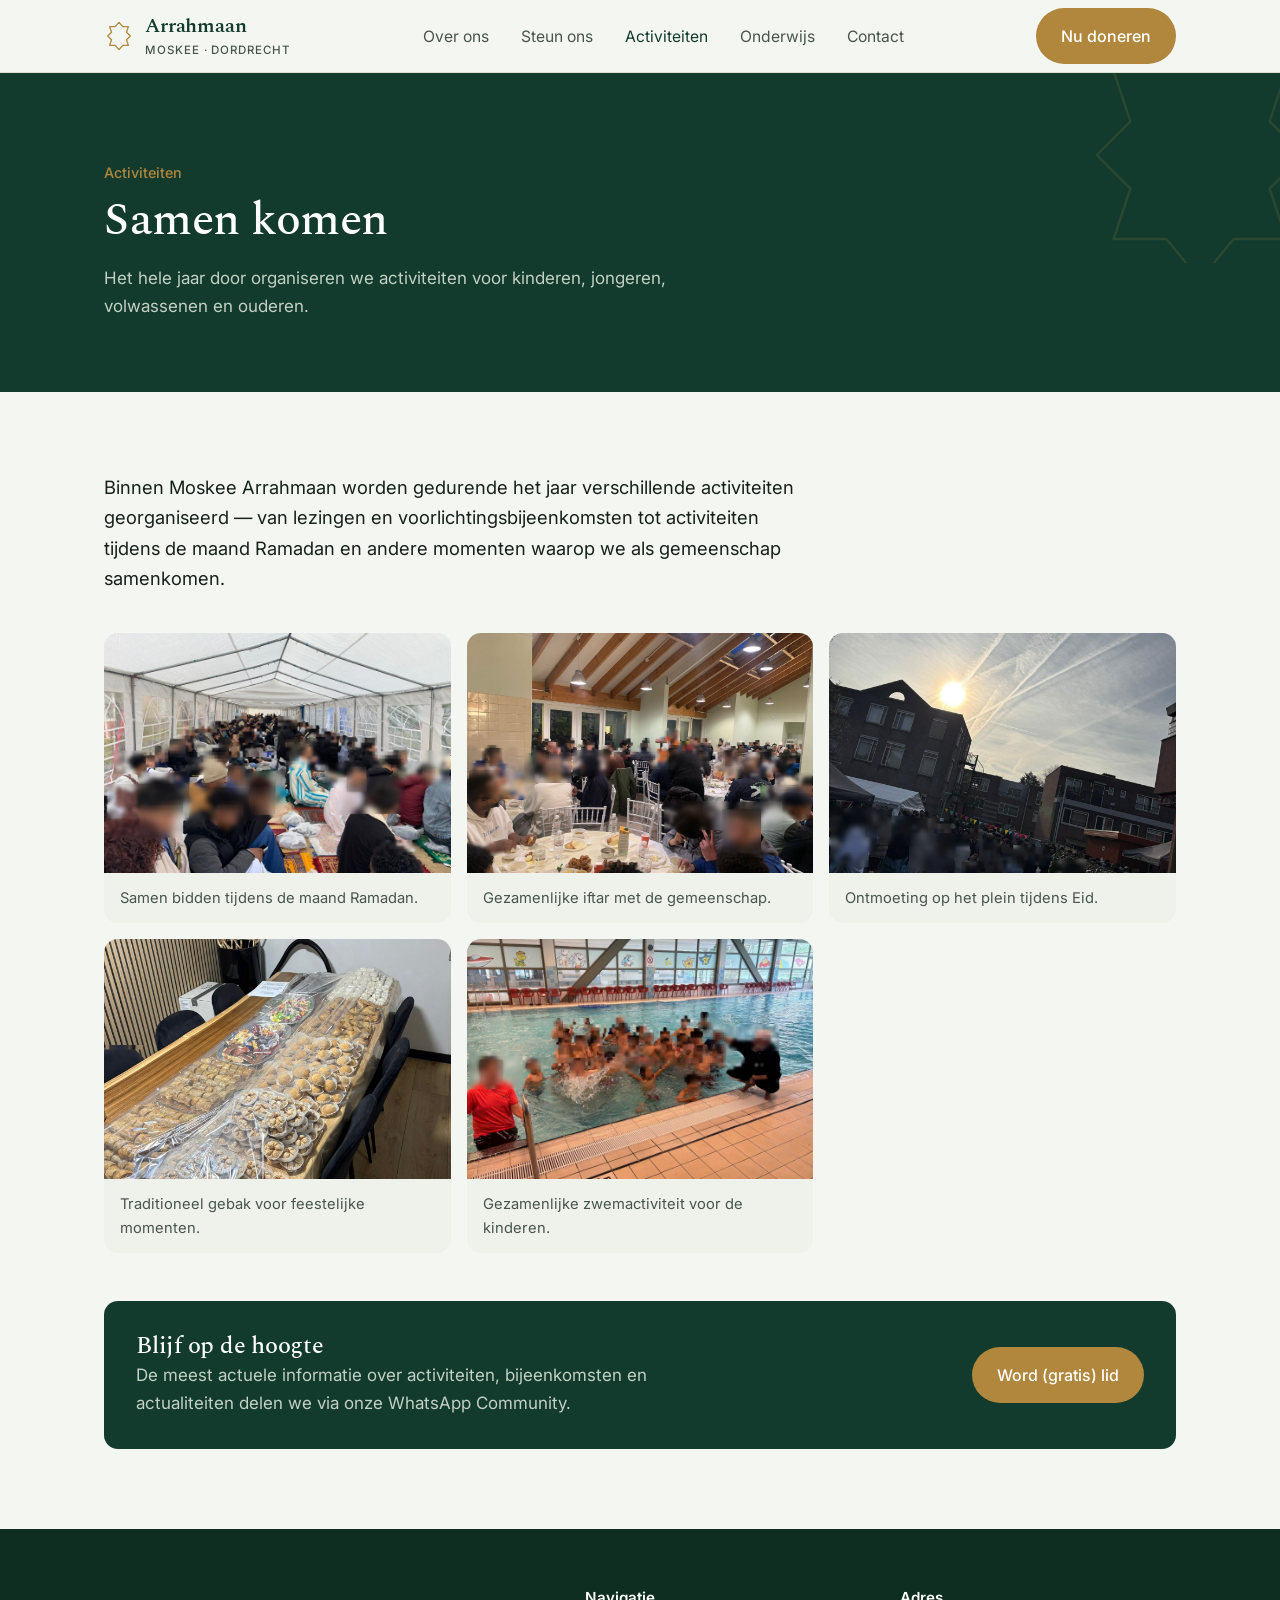
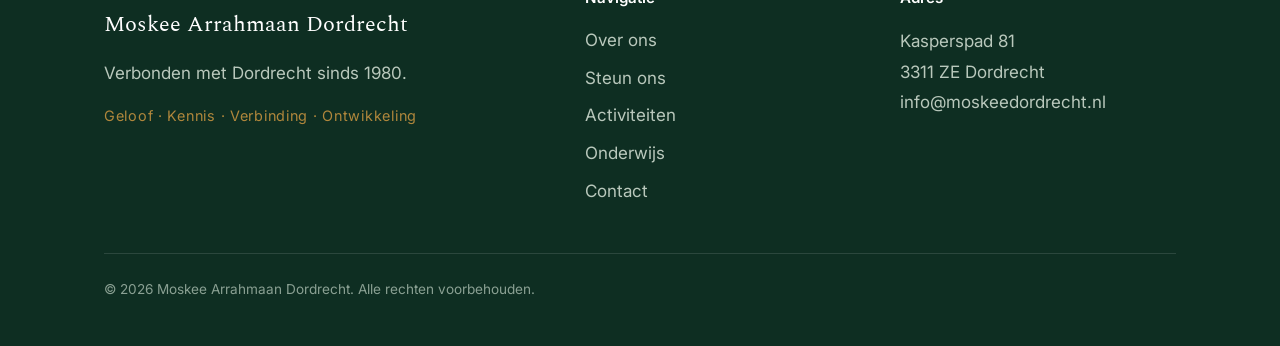
==== activiteiten.html @ 4a7b3959 "Initiele website Moskee Arrahmaan Dordrecht" ====
<!DOCTYPE html>
<html lang="nl">
<head>
  <meta charset="UTF-8">
  <meta name="viewport" content="width=device-width, initial-scale=1.0">
  <title>Activiteiten — Moskee Arrahmaan Dordrecht</title>
  <meta name="description" content="Lezingen, bijeenkomsten en activiteiten door het jaar heen bij Moskee Arrahmaan Dordrecht.">
  <link rel="preconnect" href="https://fonts.googleapis.com">
  <link rel="preconnect" href="https://fonts.gstatic.com" crossorigin>
  <link href="https://fonts.googleapis.com/css2?family=Spectral:wght@400;500;600&family=Inter:wght@400;500;600&display=swap" rel="stylesheet">
  <link rel="stylesheet" href="css/style.css">
</head>
<body>
  <a class="skip-link" href="#main">Naar hoofdinhoud</a>
  <header class="site-header">
    <div class="wrap header-inner">
      <a class="brand" href="index.html" aria-label="Moskee Arrahmaan Dordrecht — home">
        <svg class="brand__mark" width="30" height="30" viewBox="0 0 32 32" fill="none" aria-hidden="true">
          <path d="M16 1.5 20 6h6l-2 6 4 4-4 4 2 6h-6l-4 4.5L12 26H6l2-6-4-4 4-4-2-6h6l4-4.5Z" stroke="currentColor" stroke-width="1.4" stroke-linejoin="round"/>
        </svg>
        <span><span class="brand__name">Arrahmaan</span><span class="brand__sub">MOSKEE · DORDRECHT</span></span>
      </a>
      <nav class="nav" aria-label="Hoofdnavigatie">
        <ul>
          <li><a href="over-ons.html">Over ons</a></li>
          <li><a href="steun-ons.html">Steun ons</a></li>
          <li><a href="activiteiten.html" aria-current="page">Activiteiten</a></li>
          <li><a href="onderwijs.html">Onderwijs</a></li>
          <li><a href="contact.html">Contact</a></li>
        </ul>
      </nav>
      <a href="steun-ons.html" class="btn btn--primary header-cta">Nu doneren</a>
      <button class="menu-toggle" aria-label="Menu openen" aria-expanded="false" aria-controls="mobile-nav">
        <span></span><span></span><span></span>
      </button>
    </div>
    <nav class="mobile-nav" id="mobile-nav" aria-label="Mobiele navigatie">
      <ul>
        <li><a href="over-ons.html">Over ons</a></li>
        <li><a href="steun-ons.html">Steun ons</a></li>
        <li><a href="activiteiten.html" aria-current="page">Activiteiten</a></li>
        <li><a href="onderwijs.html">Onderwijs</a></li>
        <li><a href="contact.html">Contact</a></li>
      </ul>
      <a href="steun-ons.html" class="btn btn--primary">Nu doneren</a>
    </nav>
  </header>

  <main id="main">
    <section class="page-hero">
      <svg class="page-hero__star" viewBox="0 0 200 200" fill="none" aria-hidden="true">
        <path d="M100 6 128 40h44l-14 42 28 28-28 28 14 42h-44l-28 34-28-34H28l14-42-28-28 28-28L28 40h44Z" stroke="currentColor" stroke-width="2" stroke-linejoin="round"/>
      </svg>
      <div class="wrap">
        <div class="page-hero__inner">
          <p class="kicker">Activiteiten</p>
          <h1>Samen komen</h1>
          <p>Het hele jaar door organiseren we activiteiten voor kinderen, jongeren, volwassenen en ouderen.</p>
        </div>
      </div>
    </section>

    <section class="section-pad">
      <div class="wrap">
        <div class="prose">
          <p class="intro">Binnen Moskee Arrahmaan worden gedurende het jaar verschillende activiteiten georganiseerd — van lezingen en voorlichtingsbijeenkomsten tot activiteiten tijdens de maand Ramadan en andere momenten waarop we als gemeenschap samenkomen.</p>
        </div>

        <div class="gallery" style="margin-top:2.5rem;">
          <figure>
            <img src="images/activiteiten-3.jpg" alt="Gemeenschappelijk gebed in de tent tijdens Ramadan" loading="lazy">
            <figcaption>Samen bidden tijdens de maand Ramadan.</figcaption>
          </figure>
          <figure>
            <img src="images/activiteiten-2.jpg" alt="Gezamenlijke iftar-maaltijd in de zaal" loading="lazy">
            <figcaption>Gezamenlijke iftar met de gemeenschap.</figcaption>
          </figure>
          <figure>
            <img src="images/activiteiten-1.jpg" alt="Bijeenkomst op het plein bij de moskee tijdens het Eid-feest" loading="lazy">
            <figcaption>Ontmoeting op het plein tijdens Eid.</figcaption>
          </figure>
          <figure>
            <img src="images/activiteiten-4.jpg" alt="Tafel met traditioneel gebak voor een feestelijke gelegenheid" loading="lazy">
            <figcaption>Traditioneel gebak voor feestelijke momenten.</figcaption>
          </figure>
          <figure>
            <img src="images/activiteiten-5.jpg" alt="Zwemactiviteit met kinderen en begeleiders in het zwembad" loading="lazy">
            <figcaption>Gezamenlijke zwemactiviteit voor de kinderen.</figcaption>
          </figure>
        </div>

        <div class="whatsapp-cta">
          <div>
            <h2>Blijf op de hoogte</h2>
            <p>De meest actuele informatie over activiteiten, bijeenkomsten en actualiteiten delen we via onze WhatsApp Community.</p>
          </div>
          <a href="#" class="btn btn--primary">Word (gratis) lid</a>
        </div>
      </div>
    </section>

  </main>
  <footer class="site-footer">
    <div class="wrap footer-grid">
      <div>
        <p class="footer__name">Moskee Arrahmaan Dordrecht</p>
        <p>Verbonden met Dordrecht sinds 1980.</p>
        <p class="footer__tag">Geloof · Kennis · Verbinding · Ontwikkeling</p>
      </div>
      <div>
        <h4>Navigatie</h4>
        <ul>
          <li><a href="over-ons.html">Over ons</a></li>
          <li><a href="steun-ons.html">Steun ons</a></li>
          <li><a href="activiteiten.html">Activiteiten</a></li>
          <li><a href="onderwijs.html">Onderwijs</a></li>
          <li><a href="contact.html">Contact</a></li>
        </ul>
      </div>
      <div>
        <h4>Adres</h4>
        <address>
          Kasperspad 81<br>
          3311 ZE Dordrecht<br>
          <a href="mailto:info@moskeedordrecht.nl">info@moskeedordrecht.nl</a>
        </address>
      </div>
    </div>
    <div class="wrap">
      <p class="footer-bottom">© <span id="year"></span> Moskee Arrahmaan Dordrecht. Alle rechten voorbehouden.</p>
    </div>
  </footer>
  <script src="js/main.js"></script>
</body>
</html>
---- css/style.css ----
/* ===========================================================
   MOSKEE ARRAHMAAN — gedeelde stylesheet
=========================================================== */

/* ---------- Design tokens ---------- */
:root {
  --green-900: #0E2E22;
  --green-800: #123B2E;
  --green-700: #1B4A3A;
  --sage-100:  #E7ECE3;
  --sage-050:  #EFF2EB;
  --paper:     #F4F6F1;
  --white:     #FCFDFB;
  --brass:     #B0873C;
  --brass-600: #997430;
  --ink:       #17211C;
  --ink-soft:  #47554D;
  --line:      #D9DFD3;

  --font-head: "Spectral", Georgia, serif;
  --font-body: "Inter", system-ui, -apple-system, sans-serif;

  --wrap: 1120px;
  --gutter: 1.5rem;
  --radius: 14px;
  --shadow: 0 18px 40px -22px rgba(14, 46, 34, .45);
}

/* ---------- Base ---------- */
*, *::before, *::after { box-sizing: border-box; }
html { scroll-behavior: smooth; }
body {
  margin: 0;
  background: var(--paper);
  color: var(--ink);
  font-family: var(--font-body);
  font-size: 1.0625rem;
  line-height: 1.65;
  -webkit-font-smoothing: antialiased;
}
img { max-width: 100%; display: block; }
a { color: inherit; text-decoration: none; }

h1, h2, h3 {
  font-family: var(--font-head);
  font-weight: 500;
  line-height: 1.15;
  letter-spacing: -0.01em;
  margin: 0;
}

.wrap {
  width: 100%;
  max-width: var(--wrap);
  margin-inline: auto;
  padding-inline: var(--gutter);
}

:focus-visible {
  outline: 3px solid var(--brass);
  outline-offset: 3px;
  border-radius: 4px;
}

.skip-link {
  position: absolute;
  left: -9999px;
  top: 0;
  background: var(--green-800);
  color: #fff;
  padding: .75rem 1rem;
  z-index: 100;
}
.skip-link:focus { left: 1rem; top: 1rem; }

/* ---------- Buttons ---------- */
.btn {
  display: inline-flex;
  align-items: center;
  gap: .5rem;
  font-family: var(--font-body);
  font-weight: 500;
  font-size: 1rem;
  padding: .85rem 1.5rem;
  border-radius: 999px;
  border: 1px solid transparent;
  cursor: pointer;
  transition: background-color .2s ease, color .2s ease, border-color .2s ease;
}
.btn--primary { background: var(--brass); color: #fff; }
.btn--primary:hover { background: var(--brass-600); }
.btn--ghost { background: transparent; color: var(--green-800); border-color: var(--line); }
.btn--ghost:hover { border-color: var(--green-800); }
.btn--on-dark { background: transparent; color: #fff; border-color: rgba(255,255,255,.4); }
.btn--on-dark:hover { border-color: #fff; }

/* ---------- Header ---------- */
.site-header {
  position: sticky;
  top: 0;
  z-index: 50;
  background: rgba(244, 246, 241, .88);
  backdrop-filter: blur(8px);
  border-bottom: 1px solid var(--line);
}
.header-inner {
  display: flex;
  align-items: center;
  justify-content: space-between;
  gap: 1rem;
  min-height: 72px;
}
.brand { display: flex; align-items: center; gap: .7rem; }
.brand__mark { color: var(--brass); flex: none; }
.brand__name {
  font-family: var(--font-head);
  font-size: 1.25rem;
  font-weight: 600;
  color: var(--green-800);
  letter-spacing: -0.01em;
  line-height: 1.05;
}
.brand__sub {
  display: block;
  font-family: var(--font-body);
  font-size: .72rem;
  font-weight: 500;
  color: var(--ink-soft);
  letter-spacing: .08em;
}
.nav { display: none; }
.nav ul { display: flex; gap: 2rem; list-style: none; margin: 0; padding: 0; }
.nav a { font-size: .98rem; color: var(--ink-soft); transition: color .2s; }
.nav a:hover, .nav a[aria-current="page"] { color: var(--green-800); }
.header-cta { display: none; }

.menu-toggle {
  display: inline-flex; flex-direction: column; gap: 5px;
  background: none; border: none; padding: .5rem; cursor: pointer;
}
.menu-toggle span { width: 24px; height: 2px; background: var(--green-800); border-radius: 2px; }
.mobile-nav { display: none; border-top: 1px solid var(--line); background: var(--paper); }
.mobile-nav.open { display: block; }
.mobile-nav ul { list-style: none; margin: 0; padding: .5rem var(--gutter) 1.25rem; }
.mobile-nav li { border-bottom: 1px solid var(--line); }
.mobile-nav a { display: block; padding: .95rem 0; color: var(--ink); }
.mobile-nav .btn { width: 100%; justify-content: center; margin-top: 1rem; }

/* ---------- Hero (home) ---------- */
.hero { background: var(--green-800); color: #EAF0E9; position: relative; overflow: hidden; }
.hero__star {
  position: absolute; right: -60px; top: -40px;
  width: 320px; height: 320px; color: rgba(176, 135, 60, .16); pointer-events: none;
}
.hero .wrap { position: relative; z-index: 1; }
.hero__inner { padding: 4.5rem 0 4rem; max-width: 640px; }
.hero__eyebrow { font-size: .9rem; color: var(--brass); margin: 0 0 1.25rem; font-weight: 500; }
.hero h1 { color: #fff; font-size: clamp(2.2rem, 6vw, 3.4rem); font-weight: 500; }
.hero__lead {
  font-family: var(--font-head);
  font-size: clamp(1.15rem, 3vw, 1.4rem);
  color: #CBD8CC; margin: 1rem 0 1.5rem;
}
.hero p.body { color: #C3D0C4; margin: 0 0 2rem; }
.hero__actions { display: flex; flex-wrap: wrap; gap: .85rem; }

/* ---------- Page hero (subpaginas) ---------- */
.page-hero { background: var(--green-800); color: #EAF0E9; position: relative; overflow: hidden; }
.page-hero__star {
  position: absolute; right: -40px; top: -50px;
  width: 240px; height: 240px; color: rgba(176, 135, 60, .16); pointer-events: none;
}
.page-hero .wrap { position: relative; z-index: 1; }
.page-hero__inner { padding: 3.5rem 0; max-width: 680px; }
.page-hero .kicker { color: var(--brass); }
.page-hero h1 { color: #fff; font-size: clamp(1.9rem, 5vw, 2.9rem); margin: .6rem 0 0; }
.page-hero p { color: #C3D0C4; margin: 1rem 0 0; max-width: 60ch; }

/* ---------- Prayer times ---------- */
.prayer { margin-top: -2.5rem; position: relative; z-index: 2; margin-bottom: 4rem; }
.prayer__card {
  background: var(--white); border: 1px solid var(--line);
  border-radius: var(--radius); box-shadow: var(--shadow); padding: 1.75rem;
}
.prayer__head {
  display: flex; flex-wrap: wrap; align-items: baseline; justify-content: space-between;
  gap: .5rem; margin-bottom: 1.25rem;
}
.prayer__head h2 { font-size: 1.4rem; color: var(--green-800); }
.prayer__date { font-size: .9rem; color: var(--ink-soft); }
.prayer__embed {
  border: 1px dashed var(--line); border-radius: 10px; overflow: hidden; min-height: 160px;
  display: grid; place-items: center; text-align: center; color: var(--ink-soft);
  font-size: .95rem; padding: 1rem;
}
.prayer__times {
  display: grid; grid-template-columns: repeat(2, 1fr); gap: 1px;
  background: var(--line); border: 1px solid var(--line); border-radius: 10px; overflow: hidden;
}
.prayer__times .slot { background: var(--sage-050); padding: 1rem; text-align: center; }
.prayer__times .slot span {
  display: block; font-size: .8rem; color: var(--ink-soft);
  letter-spacing: .04em; margin-bottom: .35rem;
}
.prayer__times .slot strong {
  font-family: var(--font-head); font-size: 1.35rem; font-weight: 500; color: var(--green-800);
}
.prayer__note { margin: 1rem 0 0; font-size: .85rem; color: var(--ink-soft); }

/* ---------- Section helpers ---------- */
section { scroll-margin-top: 90px; }
.section-pad { padding: 3.5rem 0; }
.lede { max-width: 62ch; }
.kicker { font-size: .9rem; font-weight: 500; color: var(--brass); margin: 0 0 .9rem; }

/* ---------- Prose (tekstpaginas) ---------- */
.prose { max-width: 65ch; }
.prose h2 { font-size: clamp(1.6rem, 3.5vw, 2.1rem); color: var(--green-800); margin: 2.5rem 0 1rem; }
.prose h2:first-child { margin-top: 0; }
.prose p { color: var(--ink-soft); margin: 0 0 1.1rem; }
.prose p.intro { color: var(--ink); font-size: 1.15rem; }
.prose .btn { margin-top: 1rem; }

/* ---------- Over ons teaser (home) ---------- */
.about h2 { font-size: clamp(1.8rem, 4vw, 2.4rem); color: var(--green-800); margin-bottom: 1rem; }
.about p { color: var(--ink-soft); }
.about .btn { margin-top: 1.5rem; }

/* ---------- Community beeldband ---------- */
.band { position: relative; }
.band img { width: 100%; height: clamp(260px, 40vw, 460px); object-fit: cover; }
.band__overlay {
  position: absolute; inset: 0;
  background: linear-gradient(90deg, rgba(14,46,34,.82) 0%, rgba(14,46,34,.45) 55%, rgba(14,46,34,.15) 100%);
  display: flex; align-items: center;
}
.band__overlay .wrap { width: 100%; }
.band__overlay p { color: #fff; max-width: 34ch; margin: 0; }
.band__overlay .quote {
  font-family: var(--font-head); font-size: clamp(1.4rem, 3.5vw, 2rem); line-height: 1.25;
}
.band__overlay .src { display: block; margin-top: 1rem; font-size: .9rem; color: var(--brass); }

/* ---------- Support band ---------- */
.support { background: var(--sage-100); border-top: 1px solid var(--line); border-bottom: 1px solid var(--line); }
.support__grid { display: grid; gap: 1.5rem; }
.support h2 { font-size: clamp(1.8rem, 4vw, 2.4rem); color: var(--green-800); }
.support p { color: var(--ink-soft); max-width: 54ch; margin: 1rem 0 0; }
.support__actions { display: flex; flex-wrap: wrap; gap: .85rem; margin-top: 1.75rem; }

/* ---------- Discover list (home) ---------- */
.discover h2 { font-size: clamp(1.8rem, 4vw, 2.4rem); color: var(--green-800); margin-bottom: 2rem; }
.discover__list { display: grid; gap: 0; border-top: 1px solid var(--line); }
.discover__item {
  display: flex; align-items: center; justify-content: space-between; gap: 1rem;
  padding: 1.6rem 0; border-bottom: 1px solid var(--line); transition: padding-left .2s ease;
}
.discover__item:hover { padding-left: .5rem; }
.discover__item h3 { font-size: 1.4rem; color: var(--green-800); margin-bottom: .3rem; }
.discover__item p { margin: 0; color: var(--ink-soft); font-size: .97rem; }
.discover__arrow { color: var(--brass); flex: none; }

/* ---------- Gallery (activiteiten) ---------- */
.gallery { display: grid; grid-template-columns: 1fr; gap: 1rem; }
.gallery figure { margin: 0; border-radius: var(--radius); overflow: hidden; background: var(--sage-050); }
.gallery img { width: 100%; height: 240px; object-fit: cover; transition: transform .4s ease; }
.gallery figure:hover img { transform: scale(1.03); }
.gallery figcaption { padding: .8rem 1rem; font-size: .92rem; color: var(--ink-soft); }

/* WhatsApp CTA */
.whatsapp-cta {
  background: var(--green-800); color: #EAF0E9; border-radius: var(--radius);
  padding: 2rem; margin-top: 3rem;
  display: grid; gap: 1.25rem;
}
.whatsapp-cta h2 { color: #fff; font-size: 1.5rem; }
.whatsapp-cta p { color: #C3D0C4; margin: 0; max-width: 52ch; }

/* ---------- Contributie blokken (steun) ---------- */
.tiers { display: grid; gap: 1.25rem; margin-top: 2rem; }
.tier { border: 1px solid var(--line); border-radius: var(--radius); padding: 1.75rem; background: var(--white); }
.tier--accent { border-color: var(--brass); }
.tier h3 { font-size: 1.3rem; color: var(--green-800); margin-bottom: .35rem; }
.tier .amount {
  font-family: var(--font-head); font-size: 2rem; color: var(--green-800); margin: .25rem 0 1rem;
}
.tier .amount small { font-size: .95rem; color: var(--ink-soft); font-family: var(--font-body); }
.tier ul { list-style: none; margin: 0 0 1.5rem; padding: 0; display: grid; gap: .6rem; }
.tier li { color: var(--ink-soft); padding-left: 1.4rem; position: relative; }
.tier li::before { content: ""; position: absolute; left: 0; top: .65em; width: .5rem; height: .5rem; border-radius: 50%; background: var(--brass); }
.tier .btn { width: 100%; justify-content: center; }

/* ---------- Onderwijs lijst ---------- */
.courses { display: grid; gap: 1.25rem; margin-top: 2rem; }
.course {
  border: 1px solid var(--line); border-left: 4px solid var(--brass);
  border-radius: 10px; padding: 1.5rem; background: var(--white);
}
.course h3 { font-size: 1.25rem; color: var(--green-800); margin-bottom: .75rem; }
.course dl { display: grid; grid-template-columns: auto 1fr; gap: .35rem 1rem; margin: 0 0 .9rem; }
.course dt { color: var(--brass); font-weight: 500; font-size: .95rem; }
.course dd { margin: 0; color: var(--ink); }
.course p { margin: 0; color: var(--ink-soft); font-size: .97rem; }

/* ---------- Contact ---------- */
.contact-grid { display: grid; gap: 2.5rem; }
.contact-methods { display: grid; gap: 1.25rem; }
.contact-method { border-bottom: 1px solid var(--line); padding-bottom: 1.25rem; }
.contact-method h3 { font-size: 1.1rem; color: var(--green-800); margin-bottom: .3rem; }
.contact-method a { color: var(--brass); font-weight: 500; }
.contact-method p { margin: 0; color: var(--ink-soft); font-size: .95rem; }
.map-embed { border: 0; width: 100%; height: 340px; border-radius: var(--radius); }
.contact-address {
  background: var(--sage-100); border-radius: var(--radius); padding: 1.5rem; margin-top: 1.25rem;
}
.contact-address address { font-style: normal; line-height: 1.9; color: var(--ink); }

/* ---------- Footer ---------- */
.site-footer { background: var(--green-900); color: #B9C8BC; padding: 3.5rem 0 2rem; }
.footer-grid { display: grid; gap: 2.5rem; }
.footer__name { font-family: var(--font-head); font-size: 1.35rem; color: #fff; margin-bottom: .75rem; }
.footer__tag { color: var(--brass); font-size: .9rem; letter-spacing: .05em; }
.site-footer h4 { font-family: var(--font-body); font-size: .95rem; color: #fff; margin: 0 0 1rem; font-weight: 600; }
.site-footer ul { list-style: none; margin: 0; padding: 0; display: grid; gap: .6rem; }
.site-footer a:hover { color: #fff; }
.site-footer address { font-style: normal; line-height: 1.8; }
.footer-bottom {
  margin-top: 3rem; padding-top: 1.5rem; border-top: 1px solid rgba(255,255,255,.12);
  font-size: .85rem; color: #8AA093;
}

/* ---------- Responsive ---------- */
@media (min-width: 640px) {
  .gallery { grid-template-columns: repeat(2, 1fr); }
  .tiers { grid-template-columns: repeat(2, 1fr); }
  .whatsapp-cta { grid-template-columns: 1.5fr auto; align-items: center; }
}
@media (min-width: 720px) {
  .prayer__times { grid-template-columns: repeat(3, 1fr); }
  .support__grid { grid-template-columns: 1.4fr 1fr; align-items: center; }
  .footer-grid { grid-template-columns: 1.6fr 1fr 1fr; }
  .contact-grid { grid-template-columns: 1fr 1fr; align-items: start; }
}
@media (min-width: 940px) {
  .nav { display: block; }
  .header-cta { display: inline-flex; }
  .menu-toggle { display: none; }
  .section-pad { padding: 5rem 0; }
  .hero__inner { padding: 6rem 0 5rem; }
  .page-hero__inner { padding: 4.5rem 0; }
  .prayer__times { grid-template-columns: repeat(6, 1fr); }
  .gallery { grid-template-columns: repeat(3, 1fr); }
  .courses { grid-template-columns: repeat(2, 1fr); }
}
@media (prefers-reduced-motion: reduce) {
  * { scroll-behavior: auto; transition: none !important; }
  .gallery figure:hover img { transform: none; }
}
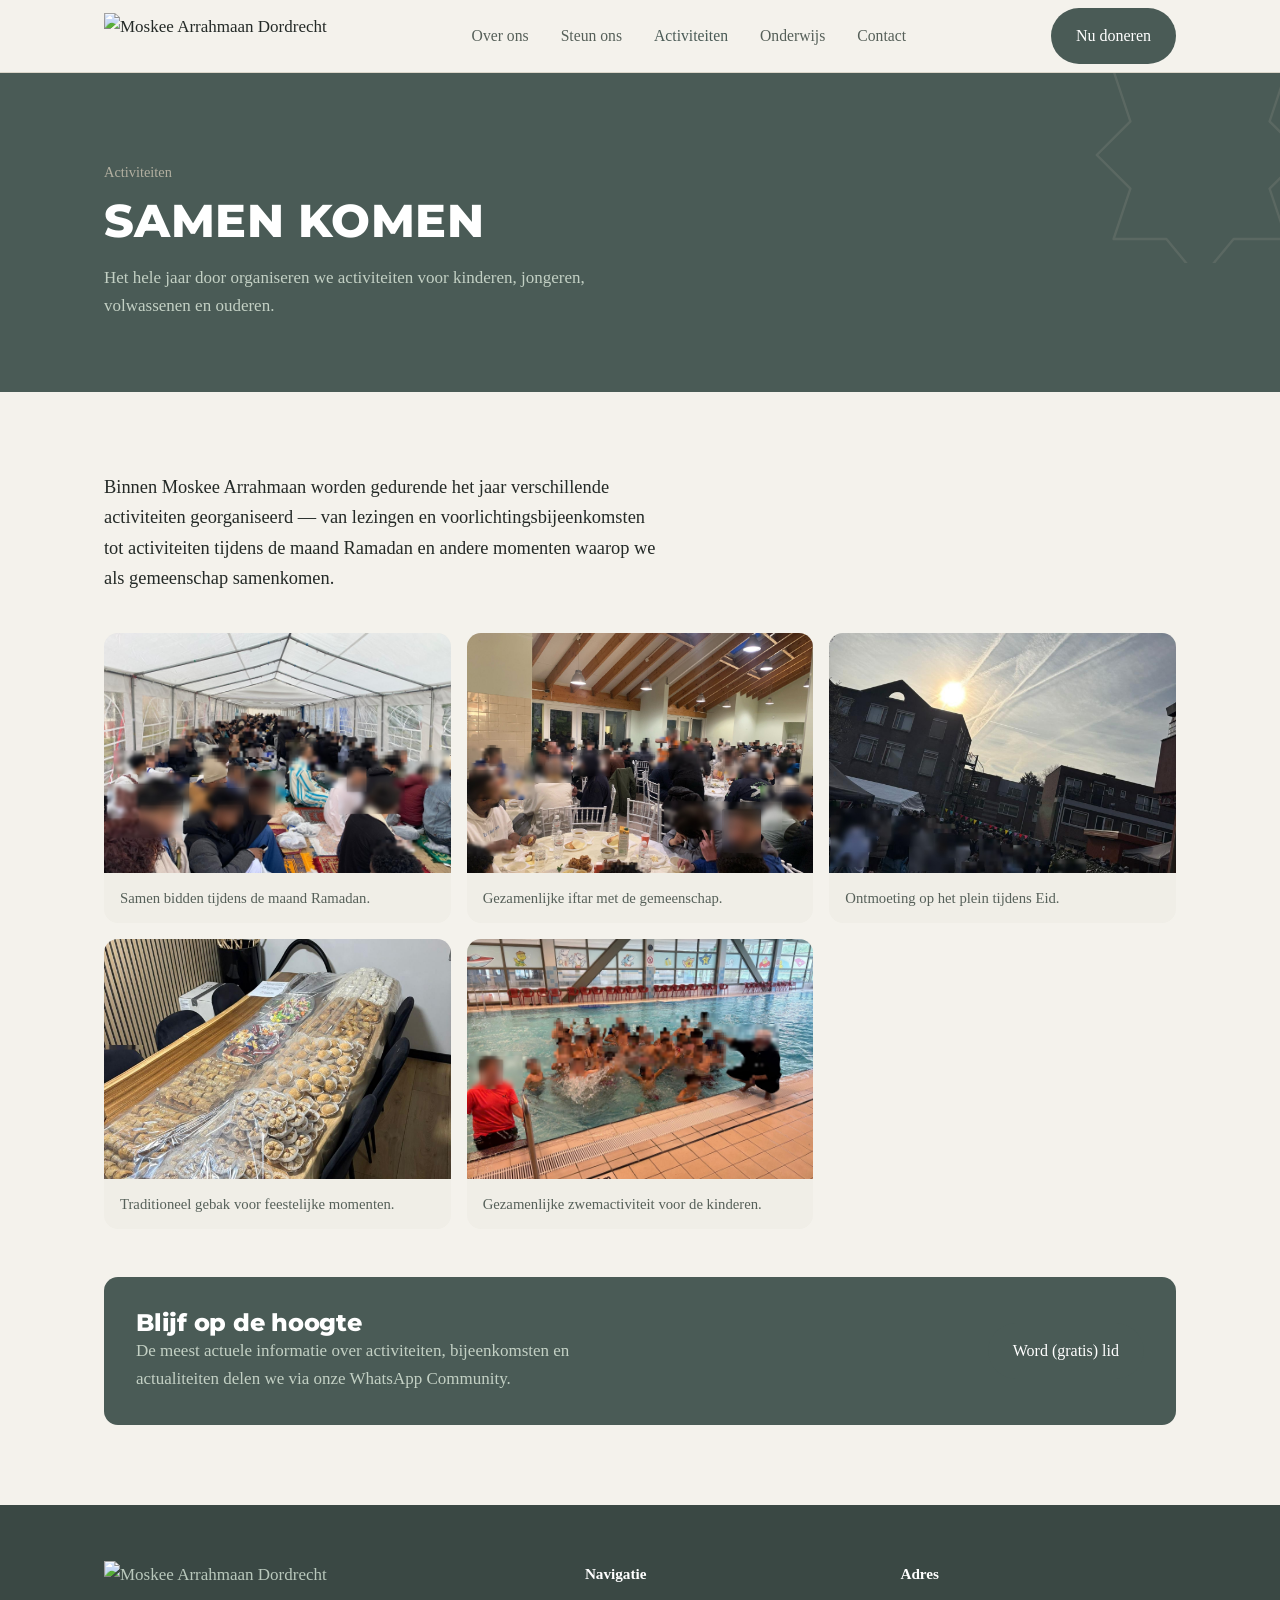
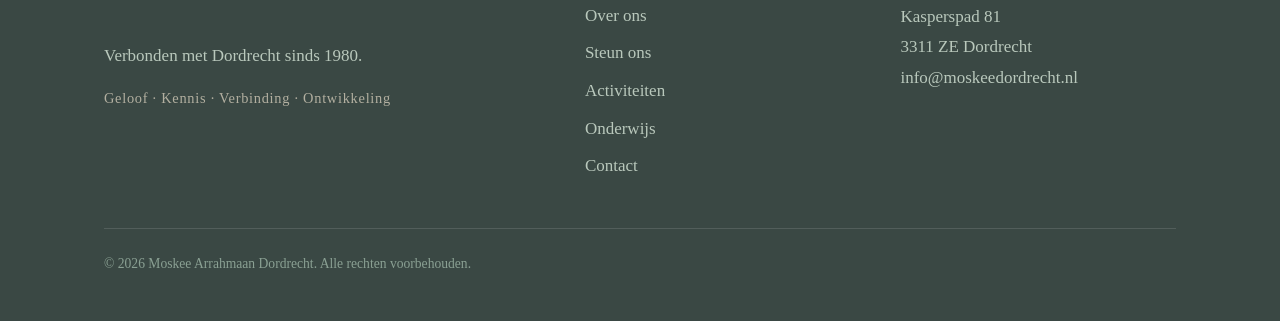
==== commit 822ec734: "Huisstijl doorgevoerd: kleuren, typografie en logo uit brand book" ====
--- a/activiteiten.html
+++ b/activiteiten.html
@@ -7,18 +7,17 @@
   <meta name="description" content="Lezingen, bijeenkomsten en activiteiten door het jaar heen bij Moskee Arrahmaan Dordrecht.">
   <link rel="preconnect" href="https://fonts.googleapis.com">
   <link rel="preconnect" href="https://fonts.gstatic.com" crossorigin>
-  <link href="https://fonts.googleapis.com/css2?family=Spectral:wght@400;500;600&family=Inter:wght@400;500;600&display=swap" rel="stylesheet">
+  <link href="https://fonts.googleapis.com/css2?family=Montserrat:wght@500;600;700;800;900&display=swap" rel="stylesheet">
   <link rel="stylesheet" href="css/style.css">
+  <link rel="icon" type="image/png" href="images/favicon.png">
+  <meta name="theme-color" content="#4A5B56">
 </head>
 <body>
   <a class="skip-link" href="#main">Naar hoofdinhoud</a>
   <header class="site-header">
     <div class="wrap header-inner">
       <a class="brand" href="index.html" aria-label="Moskee Arrahmaan Dordrecht — home">
-        <svg class="brand__mark" width="30" height="30" viewBox="0 0 32 32" fill="none" aria-hidden="true">
-          <path d="M16 1.5 20 6h6l-2 6 4 4-4 4 2 6h-6l-4 4.5L12 26H6l2-6-4-4 4-4-2-6h6l4-4.5Z" stroke="currentColor" stroke-width="1.4" stroke-linejoin="round"/>
-        </svg>
-        <span><span class="brand__name">Arrahmaan</span><span class="brand__sub">MOSKEE · DORDRECHT</span></span>
+        <img src="images/logo.png" alt="Moskee Arrahmaan Dordrecht" class="brand__logo">
       </a>
       <nav class="nav" aria-label="Hoofdnavigatie">
         <ul>
@@ -103,7 +102,7 @@
   <footer class="site-footer">
     <div class="wrap footer-grid">
       <div>
-        <p class="footer__name">Moskee Arrahmaan Dordrecht</p>
+        <img src="images/logo-white.png" alt="Moskee Arrahmaan Dordrecht" class="footer__logo">
         <p>Verbonden met Dordrecht sinds 1980.</p>
         <p class="footer__tag">Geloof · Kennis · Verbinding · Ontwikkeling</p>
       </div>
--- a/css/style.css
+++ b/css/style.css
@@ -4,26 +4,24 @@
 
 /* ---------- Design tokens ---------- */
 :root {
-  --green-900: #0E2E22;
-  --green-800: #123B2E;
-  --green-700: #1B4A3A;
-  --sage-100:  #E7ECE3;
-  --sage-050:  #EFF2EB;
-  --paper:     #F4F6F1;
-  --white:     #FCFDFB;
-  --brass:     #B0873C;
-  --brass-600: #997430;
-  --ink:       #17211C;
-  --ink-soft:  #47554D;
-  --line:      #D9DFD3;
-
-  --font-head: "Spectral", Georgia, serif;
-  --font-body: "Inter", system-ui, -apple-system, sans-serif;
+  --brand-green:      #4A5B56;   /* primair */
+  --brand-green-dark: #3A4844;   /* hero, footer, hovers */
+  --brand-taupe:      #B2AFA0;   /* secundair accent, alleen op donkere vlakken of als rand/vulling */
+  --paper:            #F4F2EC;   /* warme off-white basis */
+  --sand:             #E9E6DC;   /* lichte taupe-tint voor alt-secties */
+  --sand-050:         #F0EEE7;   /* extra lichte tint */
+  --line:             #DAD6CA;   /* randen */
+  --ink:              #242A27;   /* bodytekst */
+  --ink-soft:         #566059;   /* zachte tekst */
+  --white:            #FFFFFF;
+
+  --font-head: "Gotham Black", "Montserrat", system-ui, sans-serif;
+  --font-body: "Georgia Pro", Georgia, serif;
 
   --wrap: 1120px;
   --gutter: 1.5rem;
   --radius: 14px;
-  --shadow: 0 18px 40px -22px rgba(14, 46, 34, .45);
+  --shadow: 0 18px 40px -22px rgba(58, 72, 68, .45);
 }
 
 /* ---------- Base ---------- */
@@ -43,7 +41,7 @@
 
 h1, h2, h3 {
   font-family: var(--font-head);
-  font-weight: 500;
+  font-weight: 800;
   line-height: 1.15;
   letter-spacing: -0.01em;
   margin: 0;
@@ -57,7 +55,7 @@
 }
 
 :focus-visible {
-  outline: 3px solid var(--brass);
+  outline: 3px solid var(--brand-green);
   outline-offset: 3px;
   border-radius: 4px;
 }
@@ -66,7 +64,7 @@
   position: absolute;
   left: -9999px;
   top: 0;
-  background: var(--green-800);
+  background: var(--brand-green);
   color: #fff;
   padding: .75rem 1rem;
   z-index: 100;
@@ -87,10 +85,10 @@
   cursor: pointer;
   transition: background-color .2s ease, color .2s ease, border-color .2s ease;
 }
-.btn--primary { background: var(--brass); color: #fff; }
-.btn--primary:hover { background: var(--brass-600); }
-.btn--ghost { background: transparent; color: var(--green-800); border-color: var(--line); }
-.btn--ghost:hover { border-color: var(--green-800); }
+.btn--primary { background: var(--brand-green); color: #fff; }
+.btn--primary:hover { background: var(--brand-green-dark); }
+.btn--ghost { background: transparent; color: var(--brand-green); border-color: var(--line); }
+.btn--ghost:hover { border-color: var(--brand-green); }
 .btn--on-dark { background: transparent; color: #fff; border-color: rgba(255,255,255,.4); }
 .btn--on-dark:hover { border-color: #fff; }
 
@@ -99,7 +97,7 @@
   position: sticky;
   top: 0;
   z-index: 50;
-  background: rgba(244, 246, 241, .88);
+  background: rgba(244, 242, 236, .88);
   backdrop-filter: blur(8px);
   border-bottom: 1px solid var(--line);
 }
@@ -111,14 +109,16 @@
   min-height: 72px;
 }
 .brand { display: flex; align-items: center; gap: .7rem; }
-.brand__mark { color: var(--brass); flex: none; }
+.brand__logo { height: 46px; width: auto; display: block; }
+.brand__mark { color: var(--brand-green); flex: none; }
 .brand__name {
   font-family: var(--font-head);
   font-size: 1.25rem;
   font-weight: 600;
-  color: var(--green-800);
+  color: var(--brand-green);
   letter-spacing: -0.01em;
   line-height: 1.05;
+  text-transform: uppercase;
 }
 .brand__sub {
   display: block;
@@ -127,18 +127,19 @@
   font-weight: 500;
   color: var(--ink-soft);
   letter-spacing: .08em;
+  text-transform: uppercase;
 }
 .nav { display: none; }
 .nav ul { display: flex; gap: 2rem; list-style: none; margin: 0; padding: 0; }
 .nav a { font-size: .98rem; color: var(--ink-soft); transition: color .2s; }
-.nav a:hover, .nav a[aria-current="page"] { color: var(--green-800); }
+.nav a:hover, .nav a[aria-current="page"] { color: var(--brand-green); }
 .header-cta { display: none; }
 
 .menu-toggle {
   display: inline-flex; flex-direction: column; gap: 5px;
   background: none; border: none; padding: .5rem; cursor: pointer;
 }
-.menu-toggle span { width: 24px; height: 2px; background: var(--green-800); border-radius: 2px; }
+.menu-toggle span { width: 24px; height: 2px; background: var(--brand-green); border-radius: 2px; }
 .mobile-nav { display: none; border-top: 1px solid var(--line); background: var(--paper); }
 .mobile-nav.open { display: block; }
 .mobile-nav ul { list-style: none; margin: 0; padding: .5rem var(--gutter) 1.25rem; }
@@ -147,15 +148,15 @@
 .mobile-nav .btn { width: 100%; justify-content: center; margin-top: 1rem; }
 
 /* ---------- Hero (home) ---------- */
-.hero { background: var(--green-800); color: #EAF0E9; position: relative; overflow: hidden; }
+.hero { background: var(--brand-green); color: #EAF0E9; position: relative; overflow: hidden; }
 .hero__star {
   position: absolute; right: -60px; top: -40px;
-  width: 320px; height: 320px; color: rgba(176, 135, 60, .16); pointer-events: none;
+  width: 320px; height: 320px; color: rgba(178, 175, 160, .16); pointer-events: none;
 }
 .hero .wrap { position: relative; z-index: 1; }
 .hero__inner { padding: 4.5rem 0 4rem; max-width: 640px; }
-.hero__eyebrow { font-size: .9rem; color: var(--brass); margin: 0 0 1.25rem; font-weight: 500; }
-.hero h1 { color: #fff; font-size: clamp(2.2rem, 6vw, 3.4rem); font-weight: 500; }
+.hero__eyebrow { font-size: .9rem; color: var(--brand-taupe); margin: 0 0 1.25rem; font-weight: 500; }
+.hero h1 { color: #fff; font-size: clamp(2.2rem, 6vw, 3.4rem); font-weight: 800; text-transform: uppercase; letter-spacing: 0.01em; }
 .hero__lead {
   font-family: var(--font-head);
   font-size: clamp(1.15rem, 3vw, 1.4rem);
@@ -165,15 +166,15 @@
 .hero__actions { display: flex; flex-wrap: wrap; gap: .85rem; }
 
 /* ---------- Page hero (subpaginas) ---------- */
-.page-hero { background: var(--green-800); color: #EAF0E9; position: relative; overflow: hidden; }
+.page-hero { background: var(--brand-green); color: #EAF0E9; position: relative; overflow: hidden; }
 .page-hero__star {
   position: absolute; right: -40px; top: -50px;
-  width: 240px; height: 240px; color: rgba(176, 135, 60, .16); pointer-events: none;
+  width: 240px; height: 240px; color: rgba(178, 175, 160, .16); pointer-events: none;
 }
 .page-hero .wrap { position: relative; z-index: 1; }
 .page-hero__inner { padding: 3.5rem 0; max-width: 680px; }
-.page-hero .kicker { color: var(--brass); }
-.page-hero h1 { color: #fff; font-size: clamp(1.9rem, 5vw, 2.9rem); margin: .6rem 0 0; }
+.page-hero .kicker { color: var(--brand-taupe); }
+.page-hero h1 { color: #fff; font-size: clamp(1.9rem, 5vw, 2.9rem); margin: .6rem 0 0; text-transform: uppercase; letter-spacing: 0.01em; }
 .page-hero p { color: #C3D0C4; margin: 1rem 0 0; max-width: 60ch; }
 
 /* ---------- Prayer times ---------- */
@@ -186,7 +187,7 @@
   display: flex; flex-wrap: wrap; align-items: baseline; justify-content: space-between;
   gap: .5rem; margin-bottom: 1.25rem;
 }
-.prayer__head h2 { font-size: 1.4rem; color: var(--green-800); }
+.prayer__head h2 { font-size: 1.4rem; color: var(--brand-green); }
 .prayer__date { font-size: .9rem; color: var(--ink-soft); }
 .prayer__embed {
   border: 1px dashed var(--line); border-radius: 10px; overflow: hidden; min-height: 160px;
@@ -197,13 +198,13 @@
   display: grid; grid-template-columns: repeat(2, 1fr); gap: 1px;
   background: var(--line); border: 1px solid var(--line); border-radius: 10px; overflow: hidden;
 }
-.prayer__times .slot { background: var(--sage-050); padding: 1rem; text-align: center; }
+.prayer__times .slot { background: var(--sand-050); padding: 1rem; text-align: center; }
 .prayer__times .slot span {
   display: block; font-size: .8rem; color: var(--ink-soft);
   letter-spacing: .04em; margin-bottom: .35rem;
 }
 .prayer__times .slot strong {
-  font-family: var(--font-head); font-size: 1.35rem; font-weight: 500; color: var(--green-800);
+  font-family: var(--font-head); font-size: 1.35rem; font-weight: 500; color: var(--brand-green);
 }
 .prayer__note { margin: 1rem 0 0; font-size: .85rem; color: var(--ink-soft); }
 
@@ -211,18 +212,18 @@
 section { scroll-margin-top: 90px; }
 .section-pad { padding: 3.5rem 0; }
 .lede { max-width: 62ch; }
-.kicker { font-size: .9rem; font-weight: 500; color: var(--brass); margin: 0 0 .9rem; }
+.kicker { font-size: .9rem; font-weight: 500; color: var(--brand-green); margin: 0 0 .9rem; }
 
 /* ---------- Prose (tekstpaginas) ---------- */
 .prose { max-width: 65ch; }
-.prose h2 { font-size: clamp(1.6rem, 3.5vw, 2.1rem); color: var(--green-800); margin: 2.5rem 0 1rem; }
+.prose h2 { font-size: clamp(1.6rem, 3.5vw, 2.1rem); color: var(--brand-green); margin: 2.5rem 0 1rem; }
 .prose h2:first-child { margin-top: 0; }
 .prose p { color: var(--ink-soft); margin: 0 0 1.1rem; }
 .prose p.intro { color: var(--ink); font-size: 1.15rem; }
 .prose .btn { margin-top: 1rem; }
 
 /* ---------- Over ons teaser (home) ---------- */
-.about h2 { font-size: clamp(1.8rem, 4vw, 2.4rem); color: var(--green-800); margin-bottom: 1rem; }
+.about h2 { font-size: clamp(1.8rem, 4vw, 2.4rem); color: var(--brand-green); margin-bottom: 1rem; text-transform: uppercase; letter-spacing: 0.01em; }
 .about p { color: var(--ink-soft); }
 .about .btn { margin-top: 1.5rem; }
 
@@ -231,7 +232,7 @@
 .band img { width: 100%; height: clamp(260px, 40vw, 460px); object-fit: cover; }
 .band__overlay {
   position: absolute; inset: 0;
-  background: linear-gradient(90deg, rgba(14,46,34,.82) 0%, rgba(14,46,34,.45) 55%, rgba(14,46,34,.15) 100%);
+  background: linear-gradient(90deg, rgba(58,72,68,.82) 0%, rgba(58,72,68,.45) 55%, rgba(58,72,68,.15) 100%);
   display: flex; align-items: center;
 }
 .band__overlay .wrap { width: 100%; }
@@ -239,37 +240,37 @@
 .band__overlay .quote {
   font-family: var(--font-head); font-size: clamp(1.4rem, 3.5vw, 2rem); line-height: 1.25;
 }
-.band__overlay .src { display: block; margin-top: 1rem; font-size: .9rem; color: var(--brass); }
+.band__overlay .src { display: block; margin-top: 1rem; font-size: .9rem; color: var(--brand-taupe); }
 
 /* ---------- Support band ---------- */
-.support { background: var(--sage-100); border-top: 1px solid var(--line); border-bottom: 1px solid var(--line); }
+.support { background: var(--sand); border-top: 1px solid var(--line); border-bottom: 1px solid var(--line); }
 .support__grid { display: grid; gap: 1.5rem; }
-.support h2 { font-size: clamp(1.8rem, 4vw, 2.4rem); color: var(--green-800); }
+.support h2 { font-size: clamp(1.8rem, 4vw, 2.4rem); color: var(--brand-green); text-transform: uppercase; letter-spacing: 0.01em; }
 .support p { color: var(--ink-soft); max-width: 54ch; margin: 1rem 0 0; }
 .support__actions { display: flex; flex-wrap: wrap; gap: .85rem; margin-top: 1.75rem; }
 
 /* ---------- Discover list (home) ---------- */
-.discover h2 { font-size: clamp(1.8rem, 4vw, 2.4rem); color: var(--green-800); margin-bottom: 2rem; }
+.discover h2 { font-size: clamp(1.8rem, 4vw, 2.4rem); color: var(--brand-green); margin-bottom: 2rem; text-transform: uppercase; letter-spacing: 0.01em; }
 .discover__list { display: grid; gap: 0; border-top: 1px solid var(--line); }
 .discover__item {
   display: flex; align-items: center; justify-content: space-between; gap: 1rem;
   padding: 1.6rem 0; border-bottom: 1px solid var(--line); transition: padding-left .2s ease;
 }
 .discover__item:hover { padding-left: .5rem; }
-.discover__item h3 { font-size: 1.4rem; color: var(--green-800); margin-bottom: .3rem; }
+.discover__item h3 { font-size: 1.4rem; color: var(--brand-green); margin-bottom: .3rem; }
 .discover__item p { margin: 0; color: var(--ink-soft); font-size: .97rem; }
-.discover__arrow { color: var(--brass); flex: none; }
+.discover__arrow { color: var(--brand-green); flex: none; }
 
 /* ---------- Gallery (activiteiten) ---------- */
 .gallery { display: grid; grid-template-columns: 1fr; gap: 1rem; }
-.gallery figure { margin: 0; border-radius: var(--radius); overflow: hidden; background: var(--sage-050); }
+.gallery figure { margin: 0; border-radius: var(--radius); overflow: hidden; background: var(--sand-050); }
 .gallery img { width: 100%; height: 240px; object-fit: cover; transition: transform .4s ease; }
 .gallery figure:hover img { transform: scale(1.03); }
 .gallery figcaption { padding: .8rem 1rem; font-size: .92rem; color: var(--ink-soft); }
 
 /* WhatsApp CTA */
 .whatsapp-cta {
-  background: var(--green-800); color: #EAF0E9; border-radius: var(--radius);
+  background: var(--brand-green); color: #EAF0E9; border-radius: var(--radius);
   padding: 2rem; margin-top: 3rem;
   display: grid; gap: 1.25rem;
 }
@@ -279,26 +280,26 @@
 /* ---------- Contributie blokken (steun) ---------- */
 .tiers { display: grid; gap: 1.25rem; margin-top: 2rem; }
 .tier { border: 1px solid var(--line); border-radius: var(--radius); padding: 1.75rem; background: var(--white); }
-.tier--accent { border-color: var(--brass); }
-.tier h3 { font-size: 1.3rem; color: var(--green-800); margin-bottom: .35rem; }
+.tier--accent { border-color: var(--brand-taupe); }
+.tier h3 { font-size: 1.3rem; color: var(--brand-green); margin-bottom: .35rem; }
 .tier .amount {
-  font-family: var(--font-head); font-size: 2rem; color: var(--green-800); margin: .25rem 0 1rem;
+  font-family: var(--font-head); font-size: 2rem; color: var(--brand-green); margin: .25rem 0 1rem;
 }
 .tier .amount small { font-size: .95rem; color: var(--ink-soft); font-family: var(--font-body); }
 .tier ul { list-style: none; margin: 0 0 1.5rem; padding: 0; display: grid; gap: .6rem; }
 .tier li { color: var(--ink-soft); padding-left: 1.4rem; position: relative; }
-.tier li::before { content: ""; position: absolute; left: 0; top: .65em; width: .5rem; height: .5rem; border-radius: 50%; background: var(--brass); }
+.tier li::before { content: ""; position: absolute; left: 0; top: .65em; width: .5rem; height: .5rem; border-radius: 50%; background: var(--brand-taupe); }
 .tier .btn { width: 100%; justify-content: center; }
 
 /* ---------- Onderwijs lijst ---------- */
 .courses { display: grid; gap: 1.25rem; margin-top: 2rem; }
 .course {
-  border: 1px solid var(--line); border-left: 4px solid var(--brass);
+  border: 1px solid var(--line); border-left: 4px solid var(--brand-taupe);
   border-radius: 10px; padding: 1.5rem; background: var(--white);
 }
-.course h3 { font-size: 1.25rem; color: var(--green-800); margin-bottom: .75rem; }
+.course h3 { font-size: 1.25rem; color: var(--brand-green); margin-bottom: .75rem; }
 .course dl { display: grid; grid-template-columns: auto 1fr; gap: .35rem 1rem; margin: 0 0 .9rem; }
-.course dt { color: var(--brass); font-weight: 500; font-size: .95rem; }
+.course dt { color: var(--brand-green); font-weight: 500; font-size: .95rem; }
 .course dd { margin: 0; color: var(--ink); }
 .course p { margin: 0; color: var(--ink-soft); font-size: .97rem; }
 
@@ -306,20 +307,21 @@
 .contact-grid { display: grid; gap: 2.5rem; }
 .contact-methods { display: grid; gap: 1.25rem; }
 .contact-method { border-bottom: 1px solid var(--line); padding-bottom: 1.25rem; }
-.contact-method h3 { font-size: 1.1rem; color: var(--green-800); margin-bottom: .3rem; }
-.contact-method a { color: var(--brass); font-weight: 500; }
+.contact-method h3 { font-size: 1.1rem; color: var(--brand-green); margin-bottom: .3rem; }
+.contact-method a { color: var(--brand-green); font-weight: 500; }
 .contact-method p { margin: 0; color: var(--ink-soft); font-size: .95rem; }
 .map-embed { border: 0; width: 100%; height: 340px; border-radius: var(--radius); }
 .contact-address {
-  background: var(--sage-100); border-radius: var(--radius); padding: 1.5rem; margin-top: 1.25rem;
+  background: var(--sand); border-radius: var(--radius); padding: 1.5rem; margin-top: 1.25rem;
 }
 .contact-address address { font-style: normal; line-height: 1.9; color: var(--ink); }
 
 /* ---------- Footer ---------- */
-.site-footer { background: var(--green-900); color: #B9C8BC; padding: 3.5rem 0 2rem; }
+.site-footer { background: var(--brand-green-dark); color: #B9C8BC; padding: 3.5rem 0 2rem; }
 .footer-grid { display: grid; gap: 2.5rem; }
+.footer__logo { height: 64px; width: auto; margin-bottom: 1rem; }
 .footer__name { font-family: var(--font-head); font-size: 1.35rem; color: #fff; margin-bottom: .75rem; }
-.footer__tag { color: var(--brass); font-size: .9rem; letter-spacing: .05em; }
+.footer__tag { color: var(--brand-taupe); font-size: .9rem; letter-spacing: .05em; }
 .site-footer h4 { font-family: var(--font-body); font-size: .95rem; color: #fff; margin: 0 0 1rem; font-weight: 600; }
 .site-footer ul { list-style: none; margin: 0; padding: 0; display: grid; gap: .6rem; }
 .site-footer a:hover { color: #fff; }
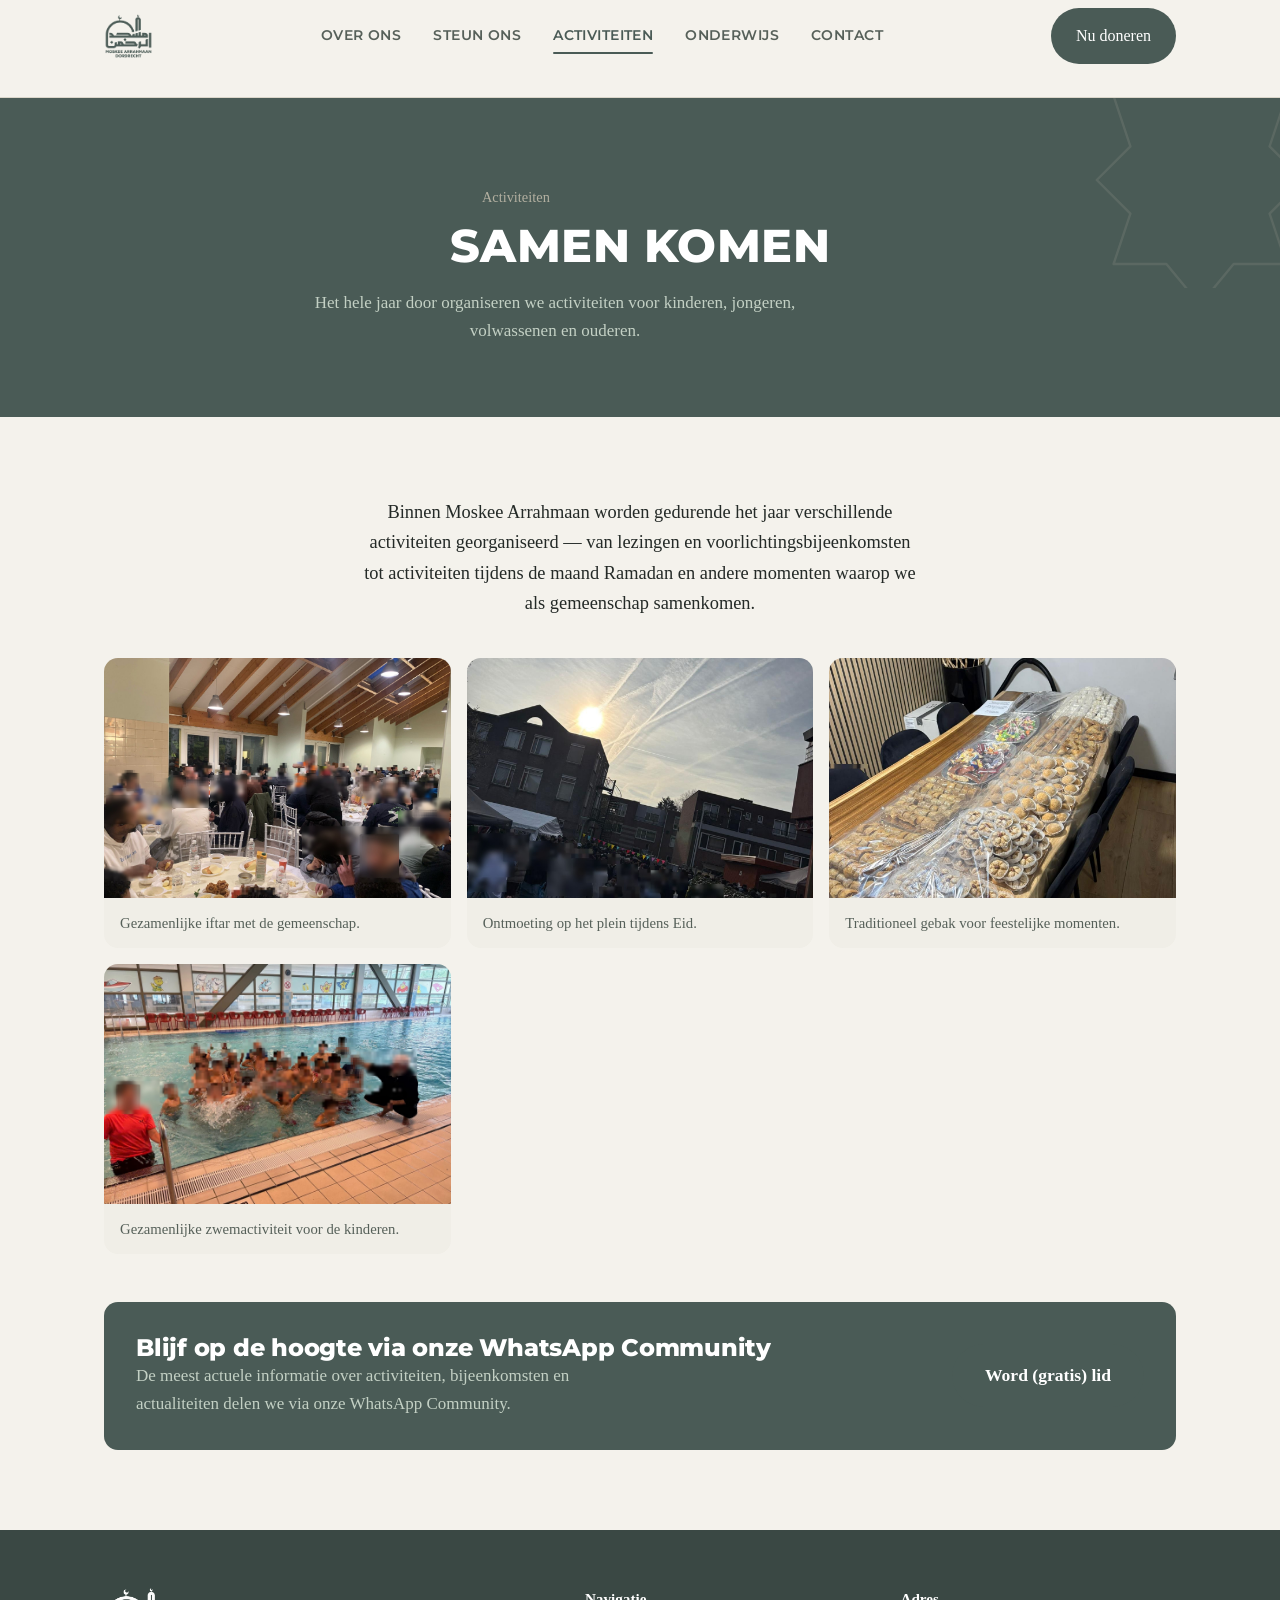
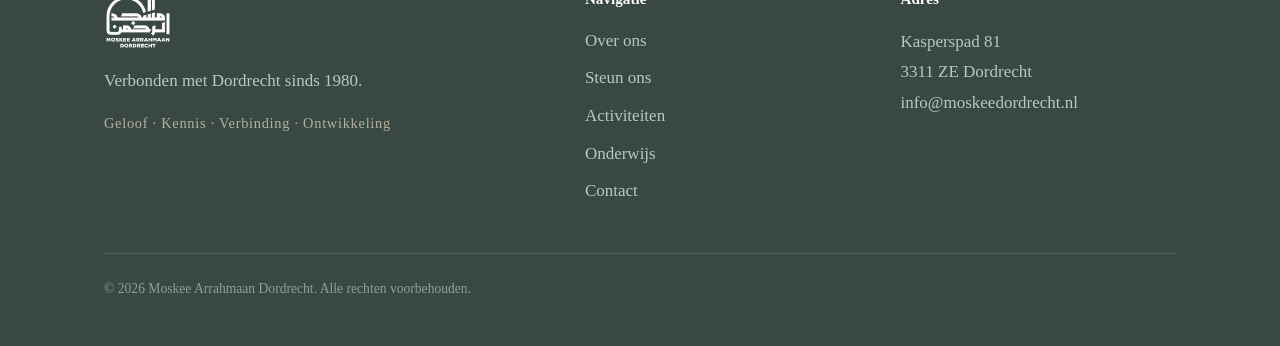
==== commit c601fff3: "Feedback klant verwerkt: teksten, centrering, foto's en jumuah-blur" ====
--- a/activiteiten.html
+++ b/activiteiten.html
@@ -12,7 +12,7 @@
   <link rel="icon" type="image/png" href="images/favicon.png">
   <meta name="theme-color" content="#4A5B56">
 </head>
-<body>
+<body class="centered">
   <a class="skip-link" href="#main">Naar hoofdinhoud</a>
   <header class="site-header">
     <div class="wrap header-inner">
@@ -67,10 +67,6 @@
 
         <div class="gallery" style="margin-top:2.5rem;">
           <figure>
-            <img src="images/activiteiten-3.jpg" alt="Gemeenschappelijk gebed in de tent tijdens Ramadan" loading="lazy">
-            <figcaption>Samen bidden tijdens de maand Ramadan.</figcaption>
-          </figure>
-          <figure>
             <img src="images/activiteiten-2.jpg" alt="Gezamenlijke iftar-maaltijd in de zaal" loading="lazy">
             <figcaption>Gezamenlijke iftar met de gemeenschap.</figcaption>
           </figure>
@@ -90,10 +86,10 @@
 
         <div class="whatsapp-cta">
           <div>
-            <h2>Blijf op de hoogte</h2>
+            <h2>Blijf op de hoogte via onze WhatsApp Community</h2>
             <p>De meest actuele informatie over activiteiten, bijeenkomsten en actualiteiten delen we via onze WhatsApp Community.</p>
           </div>
-          <a href="#" class="btn btn--primary">Word (gratis) lid</a>
+          <a href="#" class="btn btn--primary btn--lg">Word (gratis) lid</a>
         </div>
       </div>
     </section>
--- a/css/style.css
+++ b/css/style.css
@@ -91,6 +91,7 @@
 .btn--ghost:hover { border-color: var(--brand-green); }
 .btn--on-dark { background: transparent; color: #fff; border-color: rgba(255,255,255,.4); }
 .btn--on-dark:hover { border-color: #fff; }
+.btn--lg { padding: 1rem 2rem; font-size: 1.1rem; font-weight: 600; }
 
 /* ---------- Header ---------- */
 .site-header {
@@ -108,8 +109,10 @@
   gap: 1rem;
   min-height: 72px;
 }
-.brand { display: flex; align-items: center; gap: .7rem; }
-.brand__logo { height: 46px; width: auto; display: block; }
+.brand { display: flex; align-items: center; gap: .7rem; transition: opacity .2s ease; }
+.brand:hover { opacity: .85; }
+.brand__logo { height: 46px; width: auto; display: block; transition: transform .25s ease; }
+.brand:hover .brand__logo { transform: scale(1.04); }
 .brand__mark { color: var(--brand-green); flex: none; }
 .brand__name {
   font-family: var(--font-head);
@@ -131,21 +134,105 @@
 }
 .nav { display: none; }
 .nav ul { display: flex; gap: 2rem; list-style: none; margin: 0; padding: 0; }
-.nav a { font-size: .98rem; color: var(--ink-soft); transition: color .2s; }
+.nav a {
+  position: relative;
+  display: inline-block;
+  padding: .4rem 0;
+  font-family: var(--font-head);
+  font-size: .88rem;
+  font-weight: 600;
+  color: var(--ink-soft);
+  text-transform: uppercase;
+  letter-spacing: 0.03em;
+  transition: color .2s ease;
+}
+.nav a::after {
+  content: "";
+  position: absolute;
+  left: 0;
+  right: 0;
+  bottom: 0;
+  height: 2px;
+  background: var(--brand-green);
+  border-radius: 2px;
+  transform: scaleX(0);
+  transform-origin: left;
+  transition: transform .25s ease;
+}
 .nav a:hover, .nav a[aria-current="page"] { color: var(--brand-green); }
-.header-cta { display: none; }
+.nav a:hover::after, .nav a[aria-current="page"]::after { transform: scaleX(1); }
+.header-cta { display: none; transition: transform .2s ease, box-shadow .2s ease; }
+.header-cta:hover { transform: translateY(-2px); box-shadow: 0 12px 22px -14px rgba(74,91,86,.5); }
 
 .menu-toggle {
-  display: inline-flex; flex-direction: column; gap: 5px;
-  background: none; border: none; padding: .5rem; cursor: pointer;
-}
-.menu-toggle span { width: 24px; height: 2px; background: var(--brand-green); border-radius: 2px; }
-.mobile-nav { display: none; border-top: 1px solid var(--line); background: var(--paper); }
-.mobile-nav.open { display: block; }
-.mobile-nav ul { list-style: none; margin: 0; padding: .5rem var(--gutter) 1.25rem; }
-.mobile-nav li { border-bottom: 1px solid var(--line); }
-.mobile-nav a { display: block; padding: .95rem 0; color: var(--ink); }
-.mobile-nav .btn { width: 100%; justify-content: center; margin-top: 1rem; }
+  display: inline-flex; flex-direction: column; align-items: center; justify-content: center; gap: 5px;
+  background: none; border: none; padding: 14px; cursor: pointer;
+}
+.menu-toggle span {
+  width: 22px; height: 2px; background: var(--brand-green); border-radius: 2px;
+  transition: transform .3s ease, opacity .2s ease;
+}
+.menu-toggle[aria-expanded="true"] span:nth-child(1) { transform: translateY(7px) rotate(45deg); }
+.menu-toggle[aria-expanded="true"] span:nth-child(2) { opacity: 0; transform: scaleX(0); }
+.menu-toggle[aria-expanded="true"] span:nth-child(3) { transform: translateY(-7px) rotate(-45deg); }
+
+.mobile-nav {
+  display: block;
+  max-height: 0;
+  overflow: hidden;
+  opacity: 0;
+  visibility: hidden;
+  border-top: 1px solid var(--line);
+  background: var(--paper);
+  padding: 0 var(--gutter) 1.5rem;
+  transition: max-height .4s cubic-bezier(.4,0,.2,1), opacity .3s ease, visibility 0s linear .4s;
+}
+.mobile-nav.open {
+  max-height: 480px;
+  opacity: 1;
+  visibility: visible;
+  box-shadow: 0 16px 28px -18px rgba(36,42,39,.25);
+  transition: max-height .4s cubic-bezier(.4,0,.2,1), opacity .35s ease .05s, visibility 0s linear 0s;
+}
+.mobile-nav ul { list-style: none; margin: 0; padding: .5rem 0 1.5rem; }
+.mobile-nav li { border-bottom: 1px solid var(--line); opacity: 0; }
+.mobile-nav li:last-child { border-bottom: none; }
+.mobile-nav.open li { animation: navItemIn .35s ease forwards; }
+.mobile-nav.open li:nth-child(1) { animation-delay: .05s; }
+.mobile-nav.open li:nth-child(2) { animation-delay: .1s; }
+.mobile-nav.open li:nth-child(3) { animation-delay: .15s; }
+.mobile-nav.open li:nth-child(4) { animation-delay: .2s; }
+.mobile-nav.open li:nth-child(5) { animation-delay: .25s; }
+.mobile-nav a {
+  display: block; padding: .8rem 0; color: var(--ink);
+  transition: color .2s ease, padding-left .2s ease;
+}
+.mobile-nav ul a {
+  font-family: var(--font-head);
+  font-size: 1rem;
+  text-transform: uppercase;
+  letter-spacing: 0.02em;
+}
+.mobile-nav ul a:hover, .mobile-nav ul a:active { color: var(--brand-green); padding-left: .35rem; }
+.mobile-nav .btn {
+  display: flex;
+  align-items: center;
+  justify-content: center;
+  text-align: center;
+  width: 100%;
+  padding: .9rem 1.5rem;
+  margin-top: 1.25rem;
+  color: #fff;
+  opacity: 0;
+  transition: background-color .2s ease, color .2s ease, border-color .2s ease, transform .15s ease;
+}
+.mobile-nav.open .btn { animation: navItemIn .35s ease .3s forwards; }
+.mobile-nav .btn:active { transform: scale(.97); }
+
+@keyframes navItemIn {
+  from { opacity: 0; transform: translateY(-6px); }
+  to { opacity: 1; transform: translateY(0); }
+}
 
 /* ---------- Hero (home) ---------- */
 .hero { background: var(--brand-green); color: #EAF0E9; position: relative; overflow: hidden; }
@@ -331,6 +418,25 @@
   font-size: .85rem; color: #8AA093;
 }
 
+/* ---------- Centered tekst (body.centered) ---------- */
+body.centered .prose,
+body.centered .page-hero__inner,
+body.centered .hero__inner,
+body.centered .support__grid > div,
+body.centered .contact-methods,
+body.centered .contact-method {
+  text-align: center;
+}
+body.centered .prose,
+body.centered .page-hero__inner,
+body.centered .hero__inner {
+  margin-inline: auto;
+}
+body.centered .hero__actions,
+body.centered .support__actions {
+  justify-content: center;
+}
+
 /* ---------- Responsive ---------- */
 @media (min-width: 640px) {
   .gallery { grid-template-columns: repeat(2, 1fr); }
@@ -355,6 +461,8 @@
   .courses { grid-template-columns: repeat(2, 1fr); }
 }
 @media (prefers-reduced-motion: reduce) {
-  * { scroll-behavior: auto; transition: none !important; }
+  * { scroll-behavior: auto; transition: none !important; animation: none !important; }
   .gallery figure:hover img { transform: none; }
-}
+  .mobile-nav.open { max-height: none; }
+  .mobile-nav li, .mobile-nav .btn { opacity: 1; }
+}
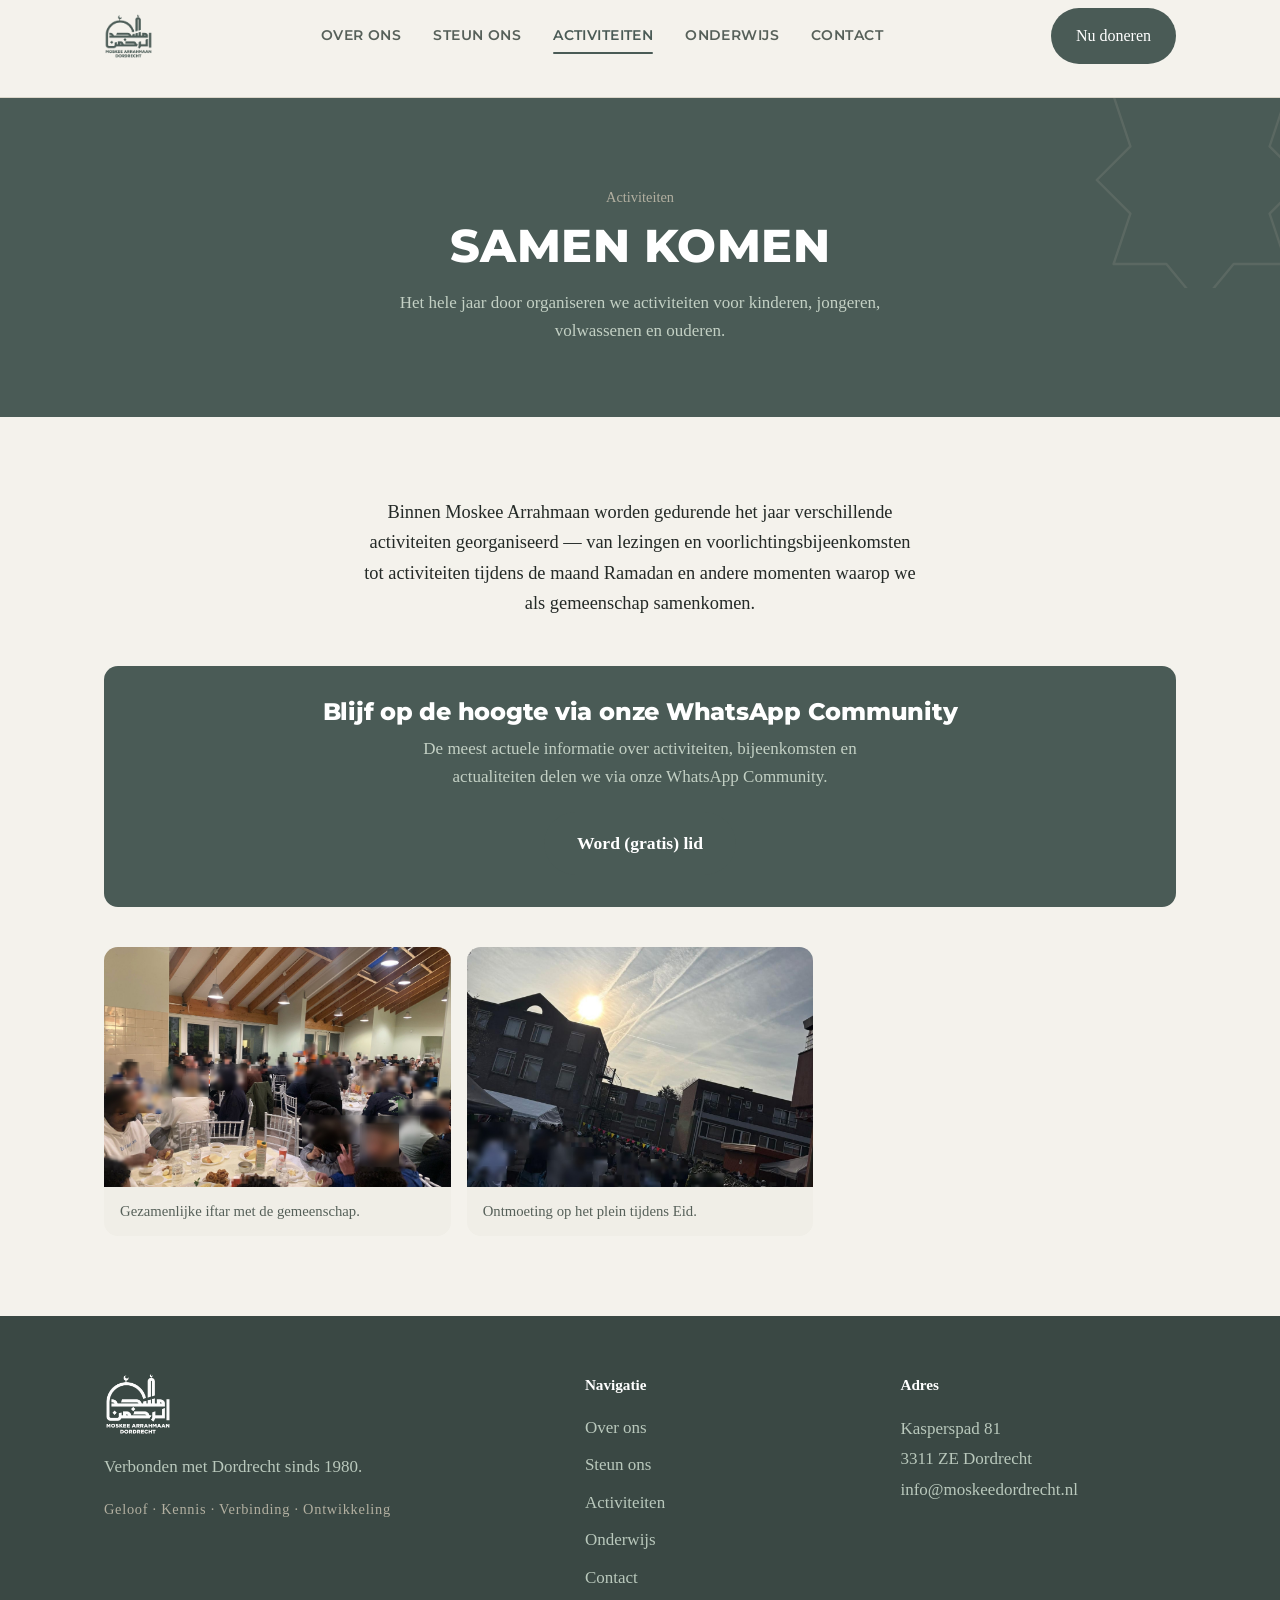
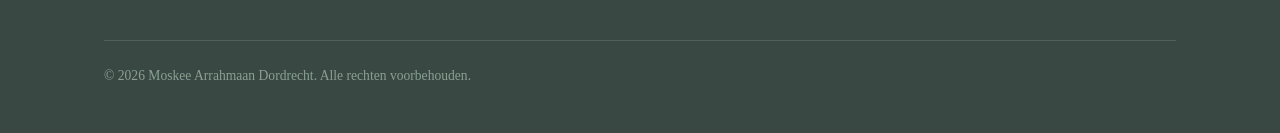
==== commit bda4ff74: "Gebedstijden, betaallinks, SEPA-formulier, centrering en fotobijwerkingen Co-Authored-By: Claude Opu" ====
--- a/activiteiten.html
+++ b/activiteiten.html
@@ -65,6 +65,14 @@
           <p class="intro">Binnen Moskee Arrahmaan worden gedurende het jaar verschillende activiteiten georganiseerd — van lezingen en voorlichtingsbijeenkomsten tot activiteiten tijdens de maand Ramadan en andere momenten waarop we als gemeenschap samenkomen.</p>
         </div>
 
+        <div class="whatsapp-cta">
+          <div>
+            <h2>Blijf op de hoogte via onze WhatsApp Community</h2>
+            <p>De meest actuele informatie over activiteiten, bijeenkomsten en actualiteiten delen we via onze WhatsApp Community.</p>
+          </div>
+          <a href="{{WHATSAPP_LINK}}" class="btn btn--primary btn--lg" target="_blank" rel="noopener">Word (gratis) lid</a>
+        </div>
+
         <div class="gallery" style="margin-top:2.5rem;">
           <figure>
             <img src="images/activiteiten-2.jpg" alt="Gezamenlijke iftar-maaltijd in de zaal" loading="lazy">
@@ -74,22 +82,6 @@
             <img src="images/activiteiten-1.jpg" alt="Bijeenkomst op het plein bij de moskee tijdens het Eid-feest" loading="lazy">
             <figcaption>Ontmoeting op het plein tijdens Eid.</figcaption>
           </figure>
-          <figure>
-            <img src="images/activiteiten-4.jpg" alt="Tafel met traditioneel gebak voor een feestelijke gelegenheid" loading="lazy">
-            <figcaption>Traditioneel gebak voor feestelijke momenten.</figcaption>
-          </figure>
-          <figure>
-            <img src="images/activiteiten-5.jpg" alt="Zwemactiviteit met kinderen en begeleiders in het zwembad" loading="lazy">
-            <figcaption>Gezamenlijke zwemactiviteit voor de kinderen.</figcaption>
-          </figure>
-        </div>
-
-        <div class="whatsapp-cta">
-          <div>
-            <h2>Blijf op de hoogte via onze WhatsApp Community</h2>
-            <p>De meest actuele informatie over activiteiten, bijeenkomsten en actualiteiten delen we via onze WhatsApp Community.</p>
-          </div>
-          <a href="#" class="btn btn--primary btn--lg">Word (gratis) lid</a>
         </div>
       </div>
     </section>
--- a/css/style.css
+++ b/css/style.css
@@ -276,24 +276,10 @@
 }
 .prayer__head h2 { font-size: 1.4rem; color: var(--brand-green); }
 .prayer__date { font-size: .9rem; color: var(--ink-soft); }
-.prayer__embed {
-  border: 1px dashed var(--line); border-radius: 10px; overflow: hidden; min-height: 160px;
-  display: grid; place-items: center; text-align: center; color: var(--ink-soft);
-  font-size: .95rem; padding: 1rem;
-}
-.prayer__times {
-  display: grid; grid-template-columns: repeat(2, 1fr); gap: 1px;
-  background: var(--line); border: 1px solid var(--line); border-radius: 10px; overflow: hidden;
-}
-.prayer__times .slot { background: var(--sand-050); padding: 1rem; text-align: center; }
-.prayer__times .slot span {
-  display: block; font-size: .8rem; color: var(--ink-soft);
-  letter-spacing: .04em; margin-bottom: .35rem;
-}
-.prayer__times .slot strong {
-  font-family: var(--font-head); font-size: 1.35rem; font-weight: 500; color: var(--brand-green);
-}
-.prayer__note { margin: 1rem 0 0; font-size: .85rem; color: var(--ink-soft); }
+.prayer__embed-wrap { border-radius: 10px; overflow: hidden; }
+.prayer__embed-wrap iframe { border: 0; max-width: 100%; vertical-align: top; }
+.mawaqit-mobile { width: 100%; min-height: 480px; }
+.mawaqit-desktop { display: none; }
 
 /* ---------- Section helpers ---------- */
 section { scroll-margin-top: 90px; }
@@ -308,6 +294,7 @@
 .prose p { color: var(--ink-soft); margin: 0 0 1.1rem; }
 .prose p.intro { color: var(--ink); font-size: 1.15rem; }
 .prose .btn { margin-top: 1rem; }
+.prose--spaced { margin-top: 3.5rem; }
 
 /* ---------- Over ons teaser (home) ---------- */
 .about h2 { font-size: clamp(1.8rem, 4vw, 2.4rem); color: var(--brand-green); margin-bottom: 1rem; text-transform: uppercase; letter-spacing: 0.01em; }
@@ -334,7 +321,8 @@
 .support__grid { display: grid; gap: 1.5rem; }
 .support h2 { font-size: clamp(1.8rem, 4vw, 2.4rem); color: var(--brand-green); text-transform: uppercase; letter-spacing: 0.01em; }
 .support p { color: var(--ink-soft); max-width: 54ch; margin: 1rem 0 0; }
-.support__actions { display: flex; flex-wrap: wrap; gap: .85rem; margin-top: 1.75rem; }
+.support__actions { display: flex; flex-wrap: wrap; gap: .85rem; margin-top: 1.75rem; min-width: 0; }
+.support__actions .btn { flex: 1 1 12rem; justify-content: center; text-align: center; }
 
 /* ---------- Discover list (home) ---------- */
 .discover h2 { font-size: clamp(1.8rem, 4vw, 2.4rem); color: var(--brand-green); margin-bottom: 2rem; text-transform: uppercase; letter-spacing: 0.01em; }
@@ -376,7 +364,61 @@
 .tier ul { list-style: none; margin: 0 0 1.5rem; padding: 0; display: grid; gap: .6rem; }
 .tier li { color: var(--ink-soft); padding-left: 1.4rem; position: relative; }
 .tier li::before { content: ""; position: absolute; left: 0; top: .65em; width: .5rem; height: .5rem; border-radius: 50%; background: var(--brand-taupe); }
-.tier .btn { width: 100%; justify-content: center; }
+.tier .btn { width: 100%; justify-content: center; text-align: center; }
+.tier__note {
+  margin-top: 1.25rem; padding-top: 1.25rem; border-top: 1px solid var(--line);
+  font-size: .9rem; color: var(--ink-soft);
+}
+.tier__note p { margin: 0 0 .75rem; }
+.tier__note a { color: var(--brand-green); font-weight: 600; text-decoration: underline; text-underline-offset: 3px; }
+/* ---------- SEPA-machtiging (steun) ---------- */
+#sepa-formulier { scroll-margin-top: 90px; border-top: 1px solid var(--line); }
+#sepa-formulier h2 { font-size: clamp(1.6rem, 3.5vw, 2.1rem); color: var(--brand-green); margin-bottom: 1rem; }
+.sepa-incassant,
+.sepa-intro { max-width: 640px; margin: 0 auto 1rem; color: var(--ink-soft); font-size: .95rem; }
+.sepa-incassant { color: var(--ink); }
+.sepa-form,
+.sepa-success { max-width: 640px; margin: 2rem auto 0; text-align: left; }
+.sepa-form {
+  background: var(--white); border: 1px solid var(--line); border-radius: var(--radius);
+  padding: 1.75rem;
+}
+.sepa-form h3 { font-size: 1.15rem; color: var(--brand-green); margin: 0 0 1rem; }
+.sepa-form h3:not(:first-child) { margin-top: 2rem; }
+.sepa-grid { display: grid; grid-template-columns: 1fr; gap: 1rem; }
+.sepa-form label { display: block; font-size: .85rem; font-weight: 500; color: var(--ink-soft); }
+.sepa-form input[type="text"],
+.sepa-form input[type="email"],
+.sepa-form input[type="tel"] {
+  display: block; width: 100%; margin-top: .35rem; padding: .7rem .85rem;
+  font: inherit; font-size: 1rem; color: var(--ink);
+  background: var(--white); border: 1px solid var(--line); border-radius: 10px;
+  transition: border-color .2s ease, box-shadow .2s ease;
+}
+.sepa-form input:focus {
+  outline: none; border-color: var(--brand-green);
+  box-shadow: 0 0 0 3px rgba(74, 91, 86, .2);
+}
+.sepa-bedrag { margin: 1.75rem 0 1rem; padding: .9rem 1rem; background: var(--sand-050); border-radius: 10px; color: var(--ink); }
+.sepa-bedrag strong { color: var(--brand-green); }
+.sepa-form .sepa-check {
+  display: flex; align-items: flex-start; gap: .75rem;
+  font-size: .92rem; font-weight: 400; color: var(--ink); line-height: 1.5;
+}
+.sepa-check input { flex: none; width: 1.15rem; height: 1.15rem; margin-top: .2rem; accent-color: var(--brand-green); }
+.sepa-submit { width: 100%; justify-content: center; margin-top: 1.75rem; }
+.sepa-submit:disabled { opacity: .65; cursor: wait; }
+.sepa-error {
+  margin: 1rem 0 0; padding: .8rem 1rem; border-radius: 10px;
+  background: #FBEAEA; border: 1px solid #E8B4B4; color: #8A2C2C; font-size: .92rem;
+}
+.sepa-success {
+  background: var(--sand); border: 1px solid var(--line); border-radius: var(--radius);
+  padding: 1.75rem; text-align: center;
+}
+.sepa-success h3 { font-size: 1.25rem; color: var(--brand-green); margin-bottom: .75rem; }
+.sepa-success p { margin: 0; color: var(--ink-soft); }
+[hidden] { display: none !important; }
 
 /* ---------- Onderwijs lijst ---------- */
 .courses { display: grid; gap: 1.25rem; margin-top: 2rem; }
@@ -422,16 +464,34 @@
 body.centered .prose,
 body.centered .page-hero__inner,
 body.centered .hero__inner,
-body.centered .support__grid > div,
+body.centered .support,
+body.centered .prayer__head,
+body.centered .discover h2,
+body.centered .section-pad > .wrap > h2,
+body.centered .section-pad > .wrap > .kicker,
+body.centered .section-pad > .wrap > p,
+body.centered .whatsapp-cta,
 body.centered .contact-methods,
 body.centered .contact-method {
   text-align: center;
 }
+/* Tekstkolommen met max-width in het midden zetten */
 body.centered .prose,
 body.centered .page-hero__inner,
-body.centered .hero__inner {
+body.centered .hero__inner,
+body.centered .page-hero p,
+body.centered .support p,
+body.centered .whatsapp-cta p {
   margin-inline: auto;
 }
+/* Gebedstijden: titel en subtitel onder elkaar, gecentreerd */
+body.centered .prayer__head { flex-direction: column; align-items: center; }
+/* Steun-band: tekst en knoppen gestapeld en gecentreerd, ook op desktop */
+body.centered .support__grid { grid-template-columns: 1fr; justify-items: center; }
+body.centered .support__actions { width: 100%; max-width: 30rem; }
+/* WhatsApp/vragen-blok: tekst boven, knop eronder */
+body.centered .whatsapp-cta { grid-template-columns: 1fr; justify-items: center; }
+body.centered .whatsapp-cta p { margin-top: .6rem; }
 body.centered .hero__actions,
 body.centered .support__actions {
   justify-content: center;
@@ -442,9 +502,12 @@
   .gallery { grid-template-columns: repeat(2, 1fr); }
   .tiers { grid-template-columns: repeat(2, 1fr); }
   .whatsapp-cta { grid-template-columns: 1.5fr auto; align-items: center; }
+  .sepa-grid { grid-template-columns: 1fr 1fr; }
+  .sepa-full { grid-column: 1 / -1; }
 }
 @media (min-width: 720px) {
-  .prayer__times { grid-template-columns: repeat(3, 1fr); }
+  .mawaqit-desktop { display: block; width: 100%; min-height: 460px; }
+  .mawaqit-mobile { display: none; }
   .support__grid { grid-template-columns: 1.4fr 1fr; align-items: center; }
   .footer-grid { grid-template-columns: 1.6fr 1fr 1fr; }
   .contact-grid { grid-template-columns: 1fr 1fr; align-items: start; }
@@ -456,9 +519,9 @@
   .section-pad { padding: 5rem 0; }
   .hero__inner { padding: 6rem 0 5rem; }
   .page-hero__inner { padding: 4.5rem 0; }
-  .prayer__times { grid-template-columns: repeat(6, 1fr); }
   .gallery { grid-template-columns: repeat(3, 1fr); }
   .courses { grid-template-columns: repeat(2, 1fr); }
+  .tiers { grid-template-columns: repeat(3, 1fr); }
 }
 @media (prefers-reduced-motion: reduce) {
   * { scroll-behavior: auto; transition: none !important; animation: none !important; }
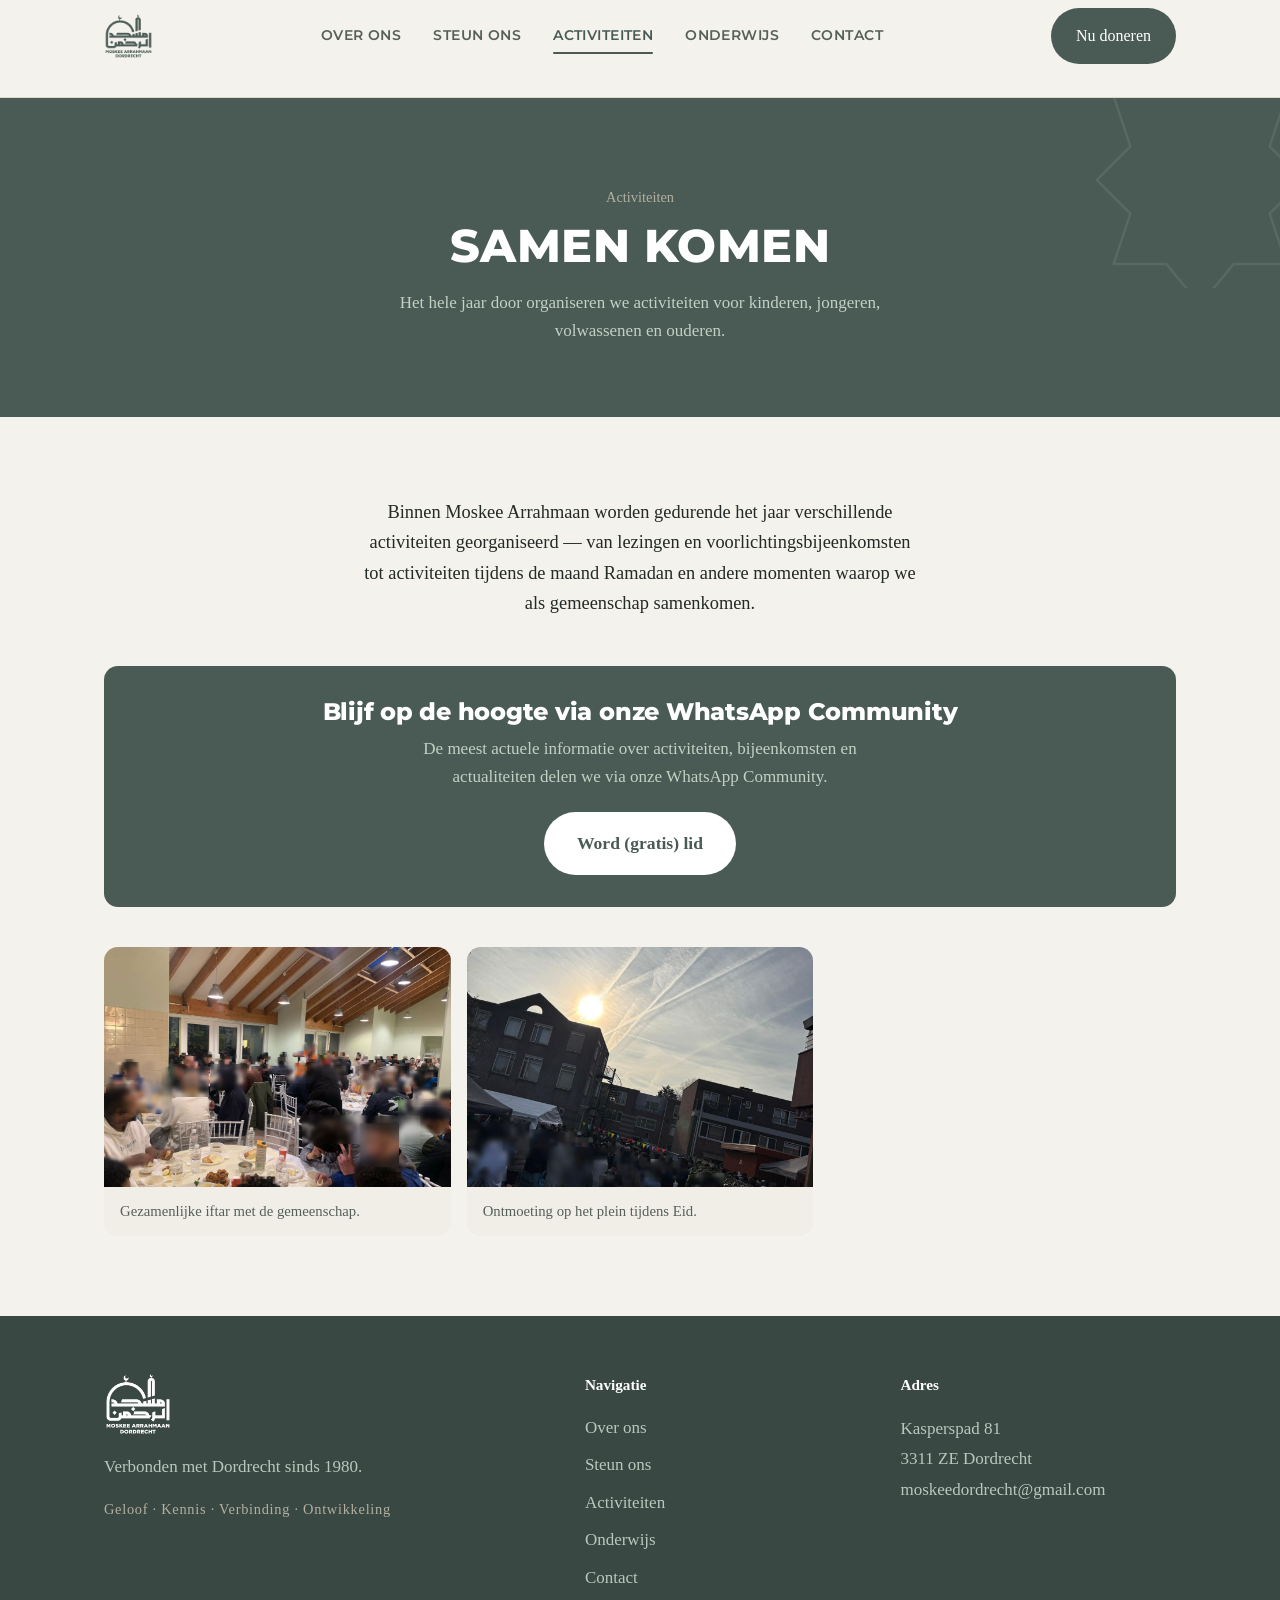
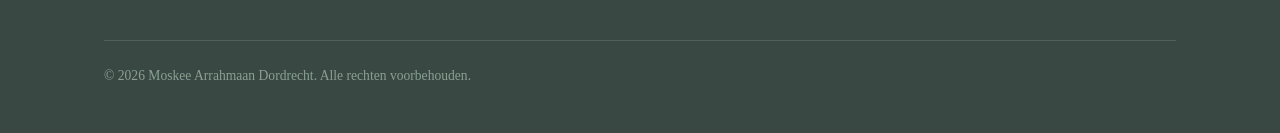
==== commit 59c9be13: "Betaallinks per knop goedgezet + WhatsApp-community link" ====
--- a/activiteiten.html
+++ b/activiteiten.html
@@ -70,7 +70,7 @@
             <h2>Blijf op de hoogte via onze WhatsApp Community</h2>
             <p>De meest actuele informatie over activiteiten, bijeenkomsten en actualiteiten delen we via onze WhatsApp Community.</p>
           </div>
-          <a href="{{WHATSAPP_LINK}}" class="btn btn--primary btn--lg" target="_blank" rel="noopener">Word (gratis) lid</a>
+          <a href="https://chat.whatsapp.com/C5p3BSme1LD5mEpssKw8GZ" class="btn btn--primary btn--lg" target="_blank" rel="noopener">Word (gratis) lid</a>
         </div>
 
         <div class="gallery" style="margin-top:2.5rem;">
@@ -109,7 +109,7 @@
         <address>
           Kasperspad 81<br>
           3311 ZE Dordrecht<br>
-          <a href="mailto:info@moskeedordrecht.nl">info@moskeedordrecht.nl</a>
+          <a href="mailto:moskeedordrecht@gmail.com">moskeedordrecht@gmail.com</a>
         </address>
       </div>
     </div>
--- a/css/style.css
+++ b/css/style.css
@@ -296,6 +296,13 @@
 .prose .btn { margin-top: 1rem; }
 .prose--spaced { margin-top: 3.5rem; }
 
+/* ---------- Ingekaderde foto (onderwijs) ---------- */
+.feature-image figure { margin: 0 auto; max-width: 960px; }
+.feature-image img { width: 100%; height: auto; display: block; border-radius: var(--radius); box-shadow: var(--shadow); }
+.feature-image figcaption { margin-top: .9rem; text-align: center; color: var(--ink-soft); font-size: .95rem; }
+/* Geen dubbele sectie-padding tussen foto en de sectie eronder */
+.feature-image + .section-pad { padding-top: 0; }
+
 /* ---------- Over ons teaser (home) ---------- */
 .about h2 { font-size: clamp(1.8rem, 4vw, 2.4rem); color: var(--brand-green); margin-bottom: 1rem; text-transform: uppercase; letter-spacing: 0.01em; }
 .about p { color: var(--ink-soft); }
@@ -351,6 +358,9 @@
 }
 .whatsapp-cta h2 { color: #fff; font-size: 1.5rem; }
 .whatsapp-cta p { color: #C3D0C4; margin: 0; max-width: 52ch; }
+/* Knop op de groene achtergrond: licht, zodat hij zichtbaar is */
+.whatsapp-cta .btn--primary { background: var(--white); color: var(--brand-green); }
+.whatsapp-cta .btn--primary:hover { background: var(--sand); }
 
 /* ---------- Contributie blokken (steun) ---------- */
 .tiers { display: grid; gap: 1.25rem; margin-top: 2rem; }
